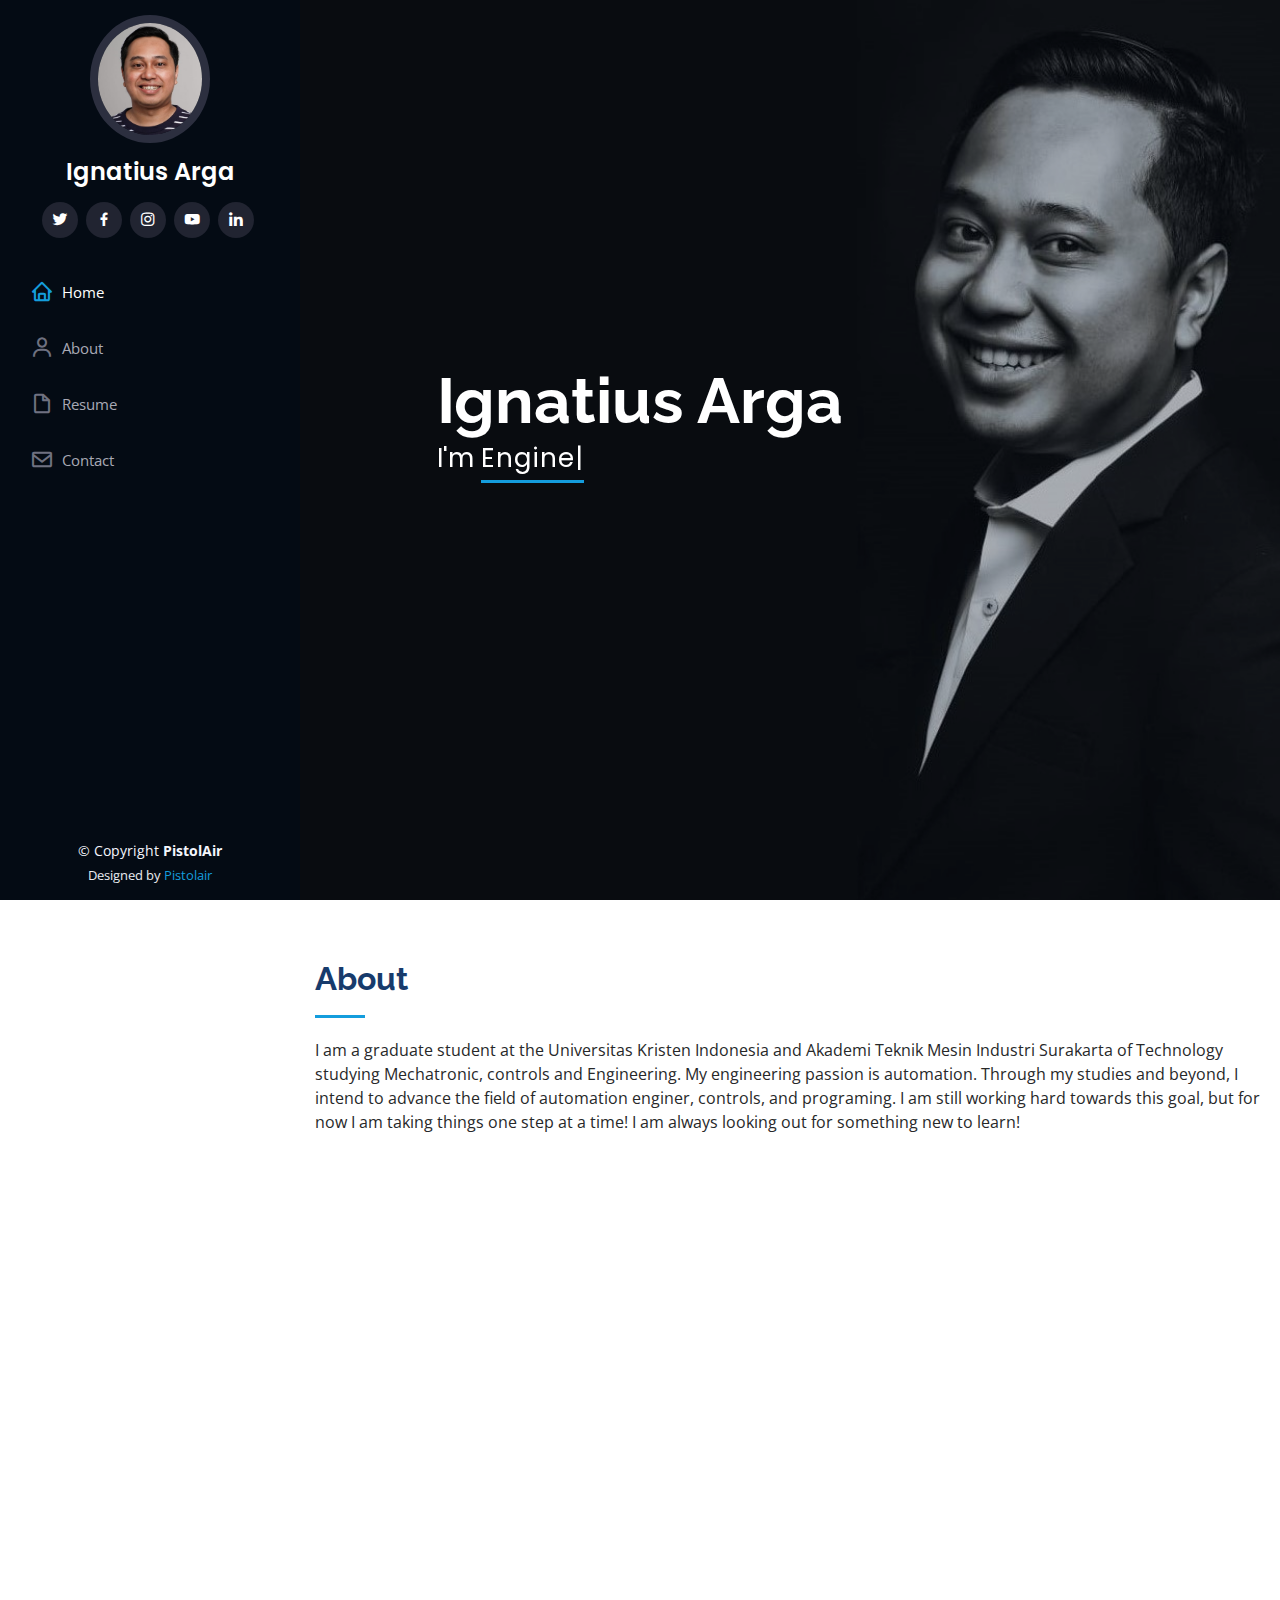
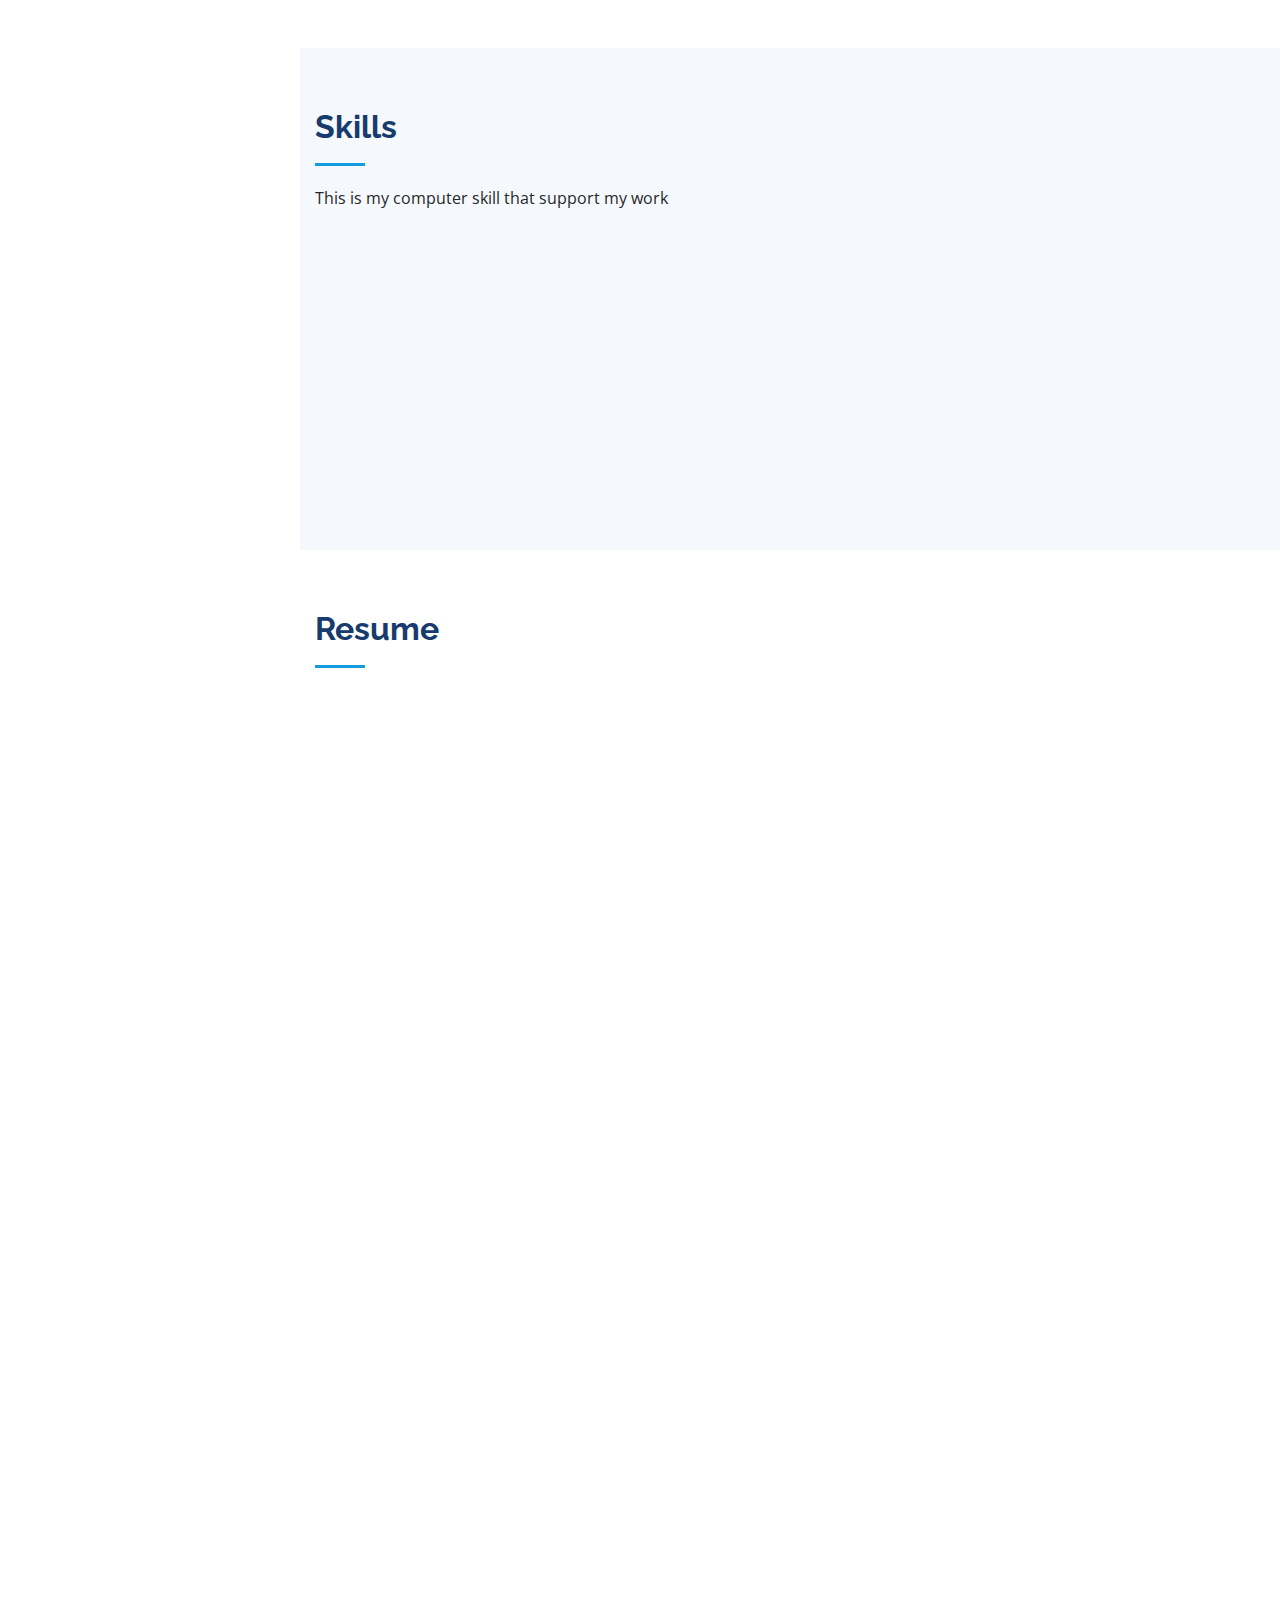
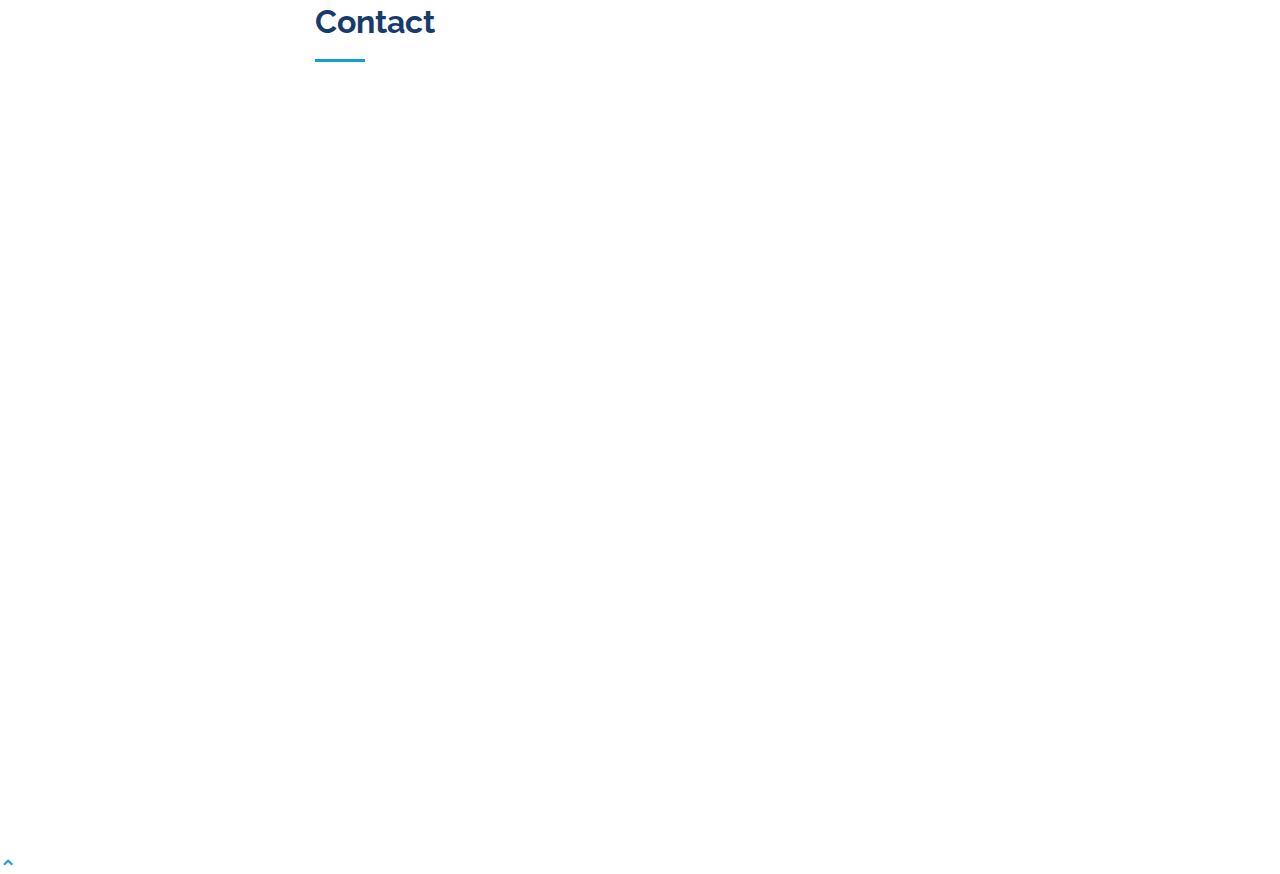
==== home.html @ 4c2b7165 "Update home.html" ====
<!DOCTYPE html>
<html lang="en">

<head>
  <meta charset="utf-8">
  <meta content="width=device-width, initial-scale=1.0" name="viewport">

  <title>Ignatius Arga </title>
  <meta content="" name="description">
  <meta content="" name="keywords">

  <!-- Google Fonts -->
  <link href="https://fonts.googleapis.com/css?family=Open+Sans:300,300i,400,400i,600,600i,700,700i|Raleway:300,300i,400,400i,500,500i,600,600i,700,700i|Poppins:300,300i,400,400i,500,500i,600,600i,700,700i" rel="stylesheet">

  <!-- Vendor CSS Files -->
  <link href="assets/vendor/bootstrap/css/bootstrap.min.css" rel="stylesheet">
  <link href="assets/vendor/icofont/icofont.min.css" rel="stylesheet">
  <link href="assets/vendor/boxicons/css/boxicons.min.css" rel="stylesheet">
  <link href="assets/vendor/venobox/venobox.css" rel="stylesheet">
  <link href="assets/vendor/owl.carousel/assets/owl.carousel.min.css" rel="stylesheet">
  <link href="assets/vendor/aos/aos.css" rel="stylesheet">

  <!-- Template Main CSS File -->
  <link href="assets/css/style.css" rel="stylesheet">

</head>
<body>
    <!--=========Header=========-->
    <header id="header">
        <div class="d-flex flex-column">
            <div class="profile">
              <img src="assets/img/profile-img.jpeg" alt="" class="img-fluid rounded-circle">
              <h1 class="text-light"><a href="index.html">Ignatius Arga </a></h1>
              <div class="social-links mt-3 text-center">
                    <a href="#" class="twitter"><i class="bx bxl-twitter"></i></a>
                    <a href="#" class="facebook"><i class="bx bxl-facebook"></i></a>
                    <a href="#" class="instagram"><i class="bx bxl-instagram"></i></a>
                    <a href="#" class="youtube"><i class="bx bxl-youtube"></i></a>
                    <a href="#" class="linkedin"><i class="bx bxl-linkedin"></i></a>
                </div>
            </div>
            <nav class="nav-menu">
                <ul>
                  <li class="active"><a href="index.html"><i class="bx bx-home"></i> <span>Home</span></a></li>
                  <li><a href="#about"><i class="bx bx-user"></i> <span>About</span></a></li>
                  <li><a href="#resume"><i class="bx bx-file-blank"></i> <span>Resume</span></a></li>
                  <li><a href="#contact"><i class="bx bx-envelope"></i> Contact</a></li>
        
                </ul>
              </nav><!-- .nav-menu -->
              <button type="button" class="mobile-nav-toggle d-xl-none"><i class="icofont-navigation-menu"></i></button>
        </div>
    </header>
    
    <!-- ======= Hero Section ======= -->
    <section id="hero" class="d-flex flex-column justify-content-center align-items-center">
        <div class="hero-container" data-aos="fade-in">
        <h1>Ignatius Arga </h1>
        <p>I'm <span class="typed" data-typed-items="Engineer, Developer, Programer,DailyTrader"></span></p>
        </div>
    </section><!-- End Hero -->
    <main id="main">

        <!-- ======= About Section ======= -->
        <section id="about" class="about">
            <div class="container">
                <div class="section-title">
                    <h2>About</h2>
                    <p>I am a graduate student at the Universitas Kristen Indonesia and Akademi Teknik Mesin Industri Surakarta of Technology studying Mechatronic, controls and Engineering. My engineering passion is automation. Through my studies and beyond, I intend to advance the field of automation enginer, controls, and programing. I am still working hard towards this goal, but for now I am taking things one step at a time! I am always looking out for something new to learn!</p>
                </div>

                <div class="row">
                    <div class="col-lg-4" data-aos="fade-right">
                      <img src="assets/img/profile-img.jpeg" class="img-fluid" alt="">
                    </div>
                    <div class="col-lg-8 pt-4 pt-lg-0 content" data-aos="fade-left">
                      <h3>Automation Engineer &amp; Web Developer.</h3>
                      <p class="font-italic">
                        I have over 10 years of experience as a engineer at cigarette manufacturing and food & beverage  and have work at international companies . While I'm a proficient service engineer, my expertise is in automation control.
                      </p>
                      <div class="row">
                        <div class="col-lg-6">
                          <ul>
                            <li><i class="icofont-rounded-right"></i> <strong>Birthday:</strong> 16 March 1988</li>
                            <li><i class="icofont-rounded-right"></i> <strong>Website:</strong> www.performahardika.com</li>
                            <li><i class="icofont-rounded-right"></i> <strong>Phone:</strong> +62 811 988 1728</li>
                            <li><i class="icofont-rounded-right"></i> <strong>City:</strong> City : Bekasi, Jawa Barat</li>
                          </ul>
                        </div>
                        <div class="col-lg-6">
                          <ul>
                            <li><i class="icofont-rounded-right"></i> <strong>Age:</strong> 33</li>
                            <li><i class="icofont-rounded-right"></i> <strong>Degree:</strong> Bachelor</li>
                            <li><i class="icofont-rounded-right"></i> <strong>Phone&Email:</strong> ignatius.arga@gmail.com</li>
                            <li><i class="icofont-rounded-right"></i> <strong>Freelance:</strong> Available</li>
                          </ul>
                        </div>
                      </div>
                      <p>                      
                        I love research and building things. While hard engineering problem are often intrinscally fun to tackle, I'm most attracted to solving real customer problem with business justification. I'm looking for a senior individual contributor role where i can take on collaborative team leadership responsibilities and gain experience with archicture and project management.
                      </p>
                    </div>
                  </div>
            </div>
        </section>
    
        <!-- ======= Skills Section ======= -->
    <section id="skills" class="skills section-bg">
        <div class="container">
  
          <div class="section-title">
            <h2>Skills</h2>
            <p>This is my computer skill that support my work </p>
          </div>
  
          <div class="row skills-content">
  
            <div class="col-lg-6" data-aos="fade-up">
  
              <div class="progress">
                <span class="skill">Seimens S7 <i class="val">100%</i></span>
                <div class="progress-bar-wrap">
                  <div class="progress-bar" role="progressbar" aria-valuenow="100" aria-valuemin="0" aria-valuemax="100"></div>
                </div>
              </div>
  
              <div class="progress">
                <span class="skill">Beckhoff<i class="val">90%</i></span>
                <div class="progress-bar-wrap">
                  <div class="progress-bar" role="progressbar" aria-valuenow="90" aria-valuemin="0" aria-valuemax="100"></div>
                </div>
              </div>
  
              <div class="progress">
                <span class="skill">Windows Microsoft software  <i class="val">90%</i></span>
                <div class="progress-bar-wrap">
                  <div class="progress-bar" role="progressbar" aria-valuenow="90" aria-valuemin="0" aria-valuemax="100"></div>
                </div>
              </div>

              <div class="progress">
                <span class="skill">Linux Environtment  <i class="val">80%</i></span>
                <div class="progress-bar-wrap">
                  <div class="progress-bar" role="progressbar" aria-valuenow="80" aria-valuemin="0" aria-valuemax="100"></div>
                </div>
              </div>

              <div class="progress">
                <span class="skill">Networking and server  <i class="val">80%</i></span>
                <div class="progress-bar-wrap">
                  <div class="progress-bar" role="progressbar" aria-valuenow="80" aria-valuemin="0" aria-valuemax="100"></div>
                </div>
              </div>
  
            </div>
  
            <div class="col-lg-6" data-aos="fade-up" data-aos-delay="100">
  
              <div class="progress">
                <span class="skill">HTML <i class="val">80%</i></span>
                <div class="progress-bar-wrap">
                  <div class="progress-bar" role="progressbar" aria-valuenow="80" aria-valuemin="0" aria-valuemax="100"></div>
                </div>
              </div>
  
              <div class="progress">
                <span class="skill">CSS<i class="val">80%</i></span>
                <div class="progress-bar-wrap">
                  <div class="progress-bar" role="progressbar" aria-valuenow="80" aria-valuemin="0" aria-valuemax="100"></div>
                </div>
              </div>
  
              <div class="progress">
                <span class="skill">JavaScript <i class="val">75%</i></span>
                <div class="progress-bar-wrap">
                  <div class="progress-bar" role="progressbar" aria-valuenow="75" aria-valuemin="0" aria-valuemax="100"></div>
                </div>
              </div>

              <div class="progress">
                <span class="skill">Python  <i class="val">90%</i></span>
                <div class="progress-bar-wrap">
                  <div class="progress-bar" role="progressbar" aria-valuenow="90" aria-valuemin="0" aria-valuemax="100"></div>
                </div>
              </div>

              <div class="progress">
                <span class="skill">MQL  <i class="val">90%</i></span>
                <div class="progress-bar-wrap">
                  <div class="progress-bar" role="progressbar" aria-valuenow="90" aria-valuemin="0" aria-valuemax="100"></div>
                </div>
              </div>
  
            </div>
  
          </div>
  
        </div>
      </section><!-- End Skills Section -->

      <!-- ======= Resume Section ======= -->
    <section id="resume" class="resume">
        <div class="container">
  
          <div class="section-title">
            <h2>Resume</h2>
            
          </div>
  
          <div class="row">
            <div class="col-lg-6" data-aos="fade-up">
              <h3 class="resume-title">Sumary</h3>
              <div class="resume-item pb-0">
                <h4>Ignatius Arga Wicaksono</h4>
                <p><em>Automation Engineer with 10+ years of experience engineering and automation control at food beverage & cigarette manufacturing.</em></p>
                <ul>
                  <li>Jl Durian 3 No 79 Kranji</li>
                  <li>(+62) 811 988 1728</li>
                  <li>ignatius.arga@gmail.com</li>
                </ul>
              </div>
  
              <h3 class="resume-title">Education</h3>
              <div class="resume-item">
                <h4>Bachelor Degree &amp; Mechanical Engineering</h4>
                <h5>2014 - 2016</h5>
                <p><em>Universitas Kristen Indonesia, Jakarta, IND</em></p>
                <p>Study mechanical theory and research and development mechanical problem. Study management engineering and information technology. </p>
              </div>
              <div class="resume-item">
                <h4>Diploma Degree &amp; Mechatronic</h4>
                <h5>2006 - 2009</h5>
                <p><em>Akademi Teknik Mesin Industri, Surakarta, IND</em></p>
                <p>Study 40% theory and 60% practise machanical and electrical engineering. Study automation engineering PLC and CNC process machine.</p>
              </div>
            </div>
            <div class="col-lg-6" data-aos="fade-up" data-aos-delay="100">
              <h3 class="resume-title">Professional Experience</h3>
              <div class="resume-item">
                <h4>Field Service Enginner Electrical</h4>
                <h5>2018 - Present</h5>
                <p><em>Krones, jakarta, IND </em></p>
                <ul>
                  <li>Installation New Machine Wet Part PET & Glass Bottle.</li>
                  <li>Commissioning New Machine Wet Part PET & Glass Bottle. </li>
                  <li>Troubleshoting electrical problem at wet part area</li>
                  <li>Retrofiting, improvment and upgrade krone wet part machine.</li>
                </ul>
              </div>
              <div class="resume-item">
                <h4>Lead Electrician Engineer</h4>
                <h5>2009 - 2018</h5>
                <p><em>Philp Morris Indonesia, Karawang, IND</em></p>
                <ul>
                  <li>Lead Electrical enginner secondary processing machine.</li>
                  <li>Developed numerous maintenace programs (TPM, Predictive Maintenace, Overhauling).</li>
                  <li>Managed up to 5 projects or tasks at a given time while under pressure</li>
                  <li>Dismantling, Relocation, Installation old machine and new machine</li>
                </ul>
              </div>
            </div>
          </div>
  
        </div>
      </section><!-- End Resume Section -->
     
      <!-- ======= Contact Section ======= -->
    <section id="contact" class="contact">
        <div class="container">
  
          <div class="section-title">
            <h2>Contact</h2>
          
          </div>
  
          <div class="row" data-aos="fade-in">
  
            <div class="col-lg-5 d-flex align-items-stretch">
              <div class="info">
                <div class="address">
                  <i class="icofont-google-map"></i>
                  <h4>Location:</h4>
                  <p>Jl Durian 3 No 79, Kranji, jawa Barat</p>
                </div>
  
                <div class="email">
                  <i class="icofont-envelope"></i>
                  <h4>Email:</h4>
                  <p>ignatius.arga@gmail.com</p>
                </div>
  
                <div class="phone">
                  <i class="icofont-phone"></i>
                  <h4>Call:</h4>
                  <p>+62 811 988 1728</p>
                </div>
  
                <iframe src="https://www.google.com/maps/embed/v1/place?q=jl+durian+3+no+79+kranji&key=AIzaSyBFw0Qbyq9zTFTd-tUY6dZWTgaQzuU17R8" frameborder="0" style="border:0; width: 100%; height: 290px;" allowfullscreen></iframe>
              </div>
  
            </div>
  
            <div class="col-lg-7 mt-5 mt-lg-0 d-flex align-items-stretch">
              <form action="forms/contact.php" method="post" role="form" class="php-email-form">
                <div class="form-row">
                  <div class="form-group col-md-6">
                    <label for="name">Your Name</label>
                    <input type="text" name="name" class="form-control" id="name" data-rule="minlen:4" data-msg="Please enter at least 4 chars" />
                    <div class="validate"></div>
                  </div>
                  <div class="form-group col-md-6">
                    <label for="name">Your Email</label>
                    <input type="email" class="form-control" name="email" id="email" data-rule="email" data-msg="Please enter a valid email" />
                    <div class="validate"></div>
                  </div>
                </div>
                <div class="form-group">
                  <label for="name">Subject</label>
                  <input type="text" class="form-control" name="subject" id="subject" data-rule="minlen:4" data-msg="Please enter at least 8 chars of subject" />
                  <div class="validate"></div>
                </div>
                <div class="form-group">
                  <label for="name">Message</label>
                  <textarea class="form-control" name="message" rows="10" data-rule="required" data-msg="Please write something for us"></textarea>
                  <div class="validate"></div>
                </div>
                <div class="mb-3">
                  <div class="loading">Loading</div>
                  <div class="error-message"></div>
                  <div class="sent-message">Your message has been sent. Thank you!</div>
                </div>
                <div class="text-center"><button type="submit">Send Message</button></div>
              </form>
            </div>
  
          </div>
  
        </div>
      </section><!-- End Contact Section -->
  
    </main>

    <footer id="footer">
        <div class="container">
          <div class="copyright">
            &copy; Copyright <strong><span>PistolAir</span></strong>
          </div>
          <div class="credits">
           Designed by <a href="#">Pistolair</a>
          </div>
        </div>
      </footer><!-- End  Footer -->
    
      <a href="#" class="back-to-top"><i class="icofont-simple-up"></i></a>
    
  <!-- Vendor JS Files -->
  <script src="assets/vendor/jquery/jquery.min.js"></script>
  <script src="assets/vendor/bootstrap/js/bootstrap.bundle.min.js"></script>
  <script src="assets/vendor/jquery.easing/jquery.easing.min.js"></script>
  <script src="assets/vendor/php-email-form/validate.js"></script>
  <script src="assets/vendor/waypoints/jquery.waypoints.min.js"></script>
  <script src="assets/vendor/counterup/counterup.min.js"></script>
  <script src="assets/vendor/isotope-layout/isotope.pkgd.min.js"></script>
  <script src="assets/vendor/venobox/venobox.min.js"></script>
  <script src="assets/vendor/owl.carousel/owl.carousel.min.js"></script>
  <script src="assets/vendor/typed.js/typed.min.js"></script>
  <script src="assets/vendor/aos/aos.js"></script>

  <!-- Template Main JS File -->
  <script src="assets/js/main.js"></script>

</body>
---- assets/vendor/venobox/venobox.css ----
/* ------ venobox.css --------*/
.vbox-overlay *, .vbox-overlay *:before, .vbox-overlay *:after{
    -webkit-backface-visibility: hidden;
    -webkit-box-sizing:border-box;
    -moz-box-sizing:border-box;
    box-sizing:border-box;
}
.vbox-overlay * { 
    -webkit-backface-visibility: visible;
    backface-visibility: visible;
}
.vbox-overlay{
    display: -webkit-flex;
    display: flex;
    -webkit-flex-direction: column;
    flex-direction: column;
    -webkit-justify-content: center;
    justify-content: center;
    -webkit-align-items: center;
    align-items: center;
    position: fixed;
    left: 0;
    top: 0;
    bottom: 0;
    right: 0;
    z-index: 999999;
}

/* ----- navigation ----- */
.vbox-title{
    width: 100%;
    height: 40px;
    float: left;
    text-align: center;
    line-height: 28px;
    font-size: 12px;
    padding: 6px 50px;
    overflow: hidden;
    position: fixed;
    display: none;
    left: 0;
    z-index: 89;
}
.vbox-close{
    cursor: pointer;
    position: fixed;
    top: -1px;
    right: 0;
    width: 50px;
    height: 40px;
    padding: 6px;
    display: block;
    background-position:10px center;
    overflow: hidden;
    font-size: 24px;
    line-height: 1;
    text-align: center;
    z-index: 99;
}
.vbox-left{
    cursor: pointer;
    position: fixed;
    left: 0;
    height: 40px;
    overflow: hidden;
    line-height: 28px;
    font-size: 12px;
    z-index: 99;
    display: flex;
    align-items:center;
}
.vbox-num{
    display: inline-block;
    margin: 6px 0 6px 15px;
}
/* ----- Social share ----- */
.vbox-share{
    line-height: 28px;
    font-size: 12px;
    overflow: hidden;
    position: fixed;
    left: 0;
    z-index: 98;
    display: flex;
    align-items:center;
    justify-content: center;
    width: 100%;
    text-align: center;
}
.vbox-share svg{
    max-height: 28px;
    width: 28px;
    z-index: 10;
    margin-left: 12px;
    margin-top: 6px;
    margin-bottom: 6px;
    vertical-align: middle;
}


/* ----- navigation ARROWS ----- */
.vbox-next, .vbox-prev{
    position: fixed;
    top: 50%;
    margin-top: -15px;
    overflow: hidden;
    cursor: pointer;
    display: block;
    width: 45px;
    height: 45px;
    z-index: 99;
}
.vbox-next span, .vbox-prev span{
    position: relative;
    width: 20px;
    height: 20px;
    border: 2px solid transparent;
    border-top-color: #B6B6B6;
    border-right-color: #B6B6B6;
    text-indent: -100px;
    position: absolute;
    top: 8px;
    display: block;
}
.vbox-prev{
    left: 15px;
}
.vbox-next{
    right: 15px;
}
.vbox-prev span{
    left: 10px;
    -ms-transform: rotate(-135deg);
    -webkit-transform: rotate(-135deg);
    transform: rotate(-135deg);
}
.vbox-next span{
    -ms-transform: rotate(45deg);
    -webkit-transform: rotate(45deg);
    transform: rotate(45deg);
    right: 10px;
}
/* ------- inline window ------ */
.vbox-inline{
    width: 420px;
    height: 315px;
    height: 70vh;
    padding: 10px;
    background: #fff;
    margin: 0 auto;
    overflow: auto;
    text-align: left;
}
/* ------- Video & iFrames window ------ */
.venoframe{
    max-width: 100%;
    width: 100%;
    border: none;
    width: 100%;
    height: 260px;
    height: 70vh;
}
.venoframe.vbvid{
    height: 260px;
}
@media (min-width: 768px) {
    .venoframe, .vbox-inline{
        width: 90%;
        height: 360px;
        height: 70vh;
    }
    .venoframe.vbvid{
        width: 640px;
        height: 360px;
    }
}
@media (min-width: 992px) {
    .venoframe, .vbox-inline{
        max-width: 1200px;
        width: 80%;
        height: 540px;
        height: 70vh;
    }
    .venoframe.vbvid{
        width: 960px;
        height: 540px;
    }
}
/* 
Please do NOT edit this part! 
or at least read this note: http://i.imgur.com/7C0ws9e.gif
*/
.vbox-open{
    overflow: hidden;
}
.vbox-container{
    position: absolute;
    left: 0;
    right: 0;
    top: 0;
    bottom: 0;
    overflow-x: hidden;
    overflow-y: scroll;
    overflow-scrolling: touch;
    -webkit-overflow-scrolling: touch;
    z-index: 20;
    max-height: 100%;

}

.vbox-content{
    text-align: center;
    float: left;
    width: 100%;
    position: relative;
    overflow: hidden;
    padding: 20px 4%;
}
.vbox-container img{
    max-width: 100%;
    height: auto;
}
.vbox-figlio{
    box-shadow: 0 0 12px rgba(0,0,0,0.19), 0 6px 6px rgba(0,0,0,0.23);
    max-width: 100%;
    text-align: initial;
}
img.vbox-figlio{
    -webkit-user-select: none;
-khtml-user-select: none;
-moz-user-select: none;
-o-user-select: none;
user-select: none;
}
.vbox-content.swipe-left{
    margin-left: -200px !important;
}
.vbox-content.swipe-right{
    margin-left: 200px !important;
}
.vbox-animated{
    webkit-transition: margin 300ms ease-out;
    transition: margin 300ms ease-out;
}

/* ---------- preloader ----------
 * SPINKIT 
 * http://tobiasahlin.com/spinkit/
-------------------------------- */
.sk-double-bounce,.sk-rotating-plane{width:40px;height:40px;margin:40px auto}.sk-rotating-plane{background-color:#333;-webkit-animation:sk-rotatePlane 1.2s infinite ease-in-out;animation:sk-rotatePlane 1.2s infinite ease-in-out}@-webkit-keyframes sk-rotatePlane{0%{-webkit-transform:perspective(120px) rotateX(0) rotateY(0);transform:perspective(120px) rotateX(0) rotateY(0)}50%{-webkit-transform:perspective(120px) rotateX(-180.1deg) rotateY(0);transform:perspective(120px) rotateX(-180.1deg) rotateY(0)}100%{-webkit-transform:perspective(120px) rotateX(-180deg) rotateY(-179.9deg);transform:perspective(120px) rotateX(-180deg) rotateY(-179.9deg)}}@keyframes sk-rotatePlane{0%{-webkit-transform:perspective(120px) rotateX(0) rotateY(0);transform:perspective(120px) rotateX(0) rotateY(0)}50%{-webkit-transform:perspective(120px) rotateX(-180.1deg) rotateY(0);transform:perspective(120px) rotateX(-180.1deg) rotateY(0)}100%{-webkit-transform:perspective(120px) rotateX(-180deg) rotateY(-179.9deg);transform:perspective(120px) rotateX(-180deg) rotateY(-179.9deg)}}.sk-double-bounce{position:relative}.sk-double-bounce .sk-child{width:100%;height:100%;border-radius:50%;background-color:#333;opacity:.6;position:absolute;top:0;left:0;-webkit-animation:sk-doubleBounce 2s infinite ease-in-out;animation:sk-doubleBounce 2s infinite ease-in-out}.sk-chasing-dots .sk-child,.sk-spinner-pulse,.sk-three-bounce .sk-child{background-color:#333;border-radius:100%}.sk-double-bounce .sk-double-bounce2{-webkit-animation-delay:-1s;animation-delay:-1s}@-webkit-keyframes sk-doubleBounce{0%,100%{-webkit-transform:scale(0);transform:scale(0)}50%{-webkit-transform:scale(1);transform:scale(1)}}@keyframes sk-doubleBounce{0%,100%{-webkit-transform:scale(0);transform:scale(0)}50%{-webkit-transform:scale(1);transform:scale(1)}}.sk-wave{margin:40px auto;width:50px;height:40px;text-align:center;font-size:10px}.sk-wave .sk-rect{background-color:#333;height:100%;width:6px;display:inline-block;-webkit-animation:sk-waveStretchDelay 1.2s infinite ease-in-out;animation:sk-waveStretchDelay 1.2s infinite ease-in-out}.sk-wave .sk-rect1{-webkit-animation-delay:-1.2s;animation-delay:-1.2s}.sk-wave .sk-rect2{-webkit-animation-delay:-1.1s;animation-delay:-1.1s}.sk-wave .sk-rect3{-webkit-animation-delay:-1s;animation-delay:-1s}.sk-wave .sk-rect4{-webkit-animation-delay:-.9s;animation-delay:-.9s}.sk-wave .sk-rect5{-webkit-animation-delay:-.8s;animation-delay:-.8s}@-webkit-keyframes sk-waveStretchDelay{0%,100%,40%{-webkit-transform:scaleY(.4);transform:scaleY(.4)}20%{-webkit-transform:scaleY(1);transform:scaleY(1)}}@keyframes sk-waveStretchDelay{0%,100%,40%{-webkit-transform:scaleY(.4);transform:scaleY(.4)}20%{-webkit-transform:scaleY(1);transform:scaleY(1)}}.sk-wandering-cubes{margin:40px auto;width:40px;height:40px;position:relative}.sk-wandering-cubes .sk-cube{background-color:#333;width:10px;height:10px;position:absolute;top:0;left:0;-webkit-animation:sk-wanderingCube 1.8s ease-in-out -1.8s infinite both;animation:sk-wanderingCube 1.8s ease-in-out -1.8s infinite both}.sk-chasing-dots,.sk-spinner-pulse{width:40px;height:40px;margin:40px auto}.sk-wandering-cubes .sk-cube2{-webkit-animation-delay:-.9s;animation-delay:-.9s}@-webkit-keyframes sk-wanderingCube{0%{-webkit-transform:rotate(0);transform:rotate(0)}25%{-webkit-transform:translateX(30px) rotate(-90deg) scale(.5);transform:translateX(30px) rotate(-90deg) scale(.5)}50%{-webkit-transform:translateX(30px) translateY(30px) rotate(-179deg);transform:translateX(30px) translateY(30px) rotate(-179deg)}50.1%{-webkit-transform:translateX(30px) translateY(30px) rotate(-180deg);transform:translateX(30px) translateY(30px) rotate(-180deg)}75%{-webkit-transform:translateX(0) translateY(30px) rotate(-270deg) scale(.5);transform:translateX(0) translateY(30px) rotate(-270deg) scale(.5)}100%{-webkit-transform:rotate(-360deg);transform:rotate(-360deg)}}@keyframes sk-wanderingCube{0%{-webkit-transform:rotate(0);transform:rotate(0)}25%{-webkit-transform:translateX(30px) rotate(-90deg) scale(.5);transform:translateX(30px) rotate(-90deg) scale(.5)}50%{-webkit-transform:translateX(30px) translateY(30px) rotate(-179deg);transform:translateX(30px) translateY(30px) rotate(-179deg)}50.1%{-webkit-transform:translateX(30px) translateY(30px) rotate(-180deg);transform:translateX(30px) translateY(30px) rotate(-180deg)}75%{-webkit-transform:translateX(0) translateY(30px) rotate(-270deg) scale(.5);transform:translateX(0) translateY(30px) rotate(-270deg) scale(.5)}100%{-webkit-transform:rotate(-360deg);transform:rotate(-360deg)}}.sk-spinner-pulse{-webkit-animation:sk-pulseScaleOut 1s infinite ease-in-out;animation:sk-pulseScaleOut 1s infinite ease-in-out}@-webkit-keyframes sk-pulseScaleOut{0%{-webkit-transform:scale(0);transform:scale(0)}100%{-webkit-transform:scale(1);transform:scale(1);opacity:0}}@keyframes sk-pulseScaleOut{0%{-webkit-transform:scale(0);transform:scale(0)}100%{-webkit-transform:scale(1);transform:scale(1);opacity:0}}.sk-chasing-dots{position:relative;text-align:center;-webkit-animation:sk-chasingDotsRotate 2s infinite linear;animation:sk-chasingDotsRotate 2s infinite linear}.sk-chasing-dots .sk-child{width:60%;height:60%;display:inline-block;position:absolute;top:0;-webkit-animation:sk-chasingDotsBounce 2s infinite ease-in-out;animation:sk-chasingDotsBounce 2s infinite ease-in-out}.sk-chasing-dots .sk-dot2{top:auto;bottom:0;-webkit-animation-delay:-1s;animation-delay:-1s}@-webkit-keyframes sk-chasingDotsRotate{100%{-webkit-transform:rotate(360deg);transform:rotate(360deg)}}@keyframes sk-chasingDotsRotate{100%{-webkit-transform:rotate(360deg);transform:rotate(360deg)}}@-webkit-keyframes sk-chasingDotsBounce{0%,100%{-webkit-transform:scale(0);transform:scale(0)}50%{-webkit-transform:scale(1);transform:scale(1)}}@keyframes sk-chasingDotsBounce{0%,100%{-webkit-transform:scale(0);transform:scale(0)}50%{-webkit-transform:scale(1);transform:scale(1)}}.sk-three-bounce{margin:40px auto;width:80px;text-align:center}.sk-three-bounce .sk-child{width:20px;height:20px;display:inline-block;-webkit-animation:sk-three-bounce 1.4s ease-in-out 0s infinite both;animation:sk-three-bounce 1.4s ease-in-out 0s infinite both}.sk-circle .sk-child:before,.sk-fading-circle .sk-circle:before{display:block;border-radius:100%;content:'';background-color:#333}.sk-three-bounce .sk-bounce1{-webkit-animation-delay:-.32s;animation-delay:-.32s}.sk-three-bounce .sk-bounce2{-webkit-animation-delay:-.16s;animation-delay:-.16s}@-webkit-keyframes sk-three-bounce{0%,100%,80%{-webkit-transform:scale(0);transform:scale(0)}40%{-webkit-transform:scale(1);transform:scale(1)}}@keyframes sk-three-bounce{0%,100%,80%{-webkit-transform:scale(0);transform:scale(0)}40%{-webkit-transform:scale(1);transform:scale(1)}}.sk-circle{margin:40px auto;width:40px;height:40px;position:relative}.sk-circle .sk-child{width:100%;height:100%;position:absolute;left:0;top:0}.sk-circle .sk-child:before{margin:0 auto;width:15%;height:15%;-webkit-animation:sk-circleBounceDelay 1.2s infinite ease-in-out both;animation:sk-circleBounceDelay 1.2s infinite ease-in-out both}.sk-circle .sk-circle2{-webkit-transform:rotate(30deg);-ms-transform:rotate(30deg);transform:rotate(30deg)}.sk-circle .sk-circle3{-webkit-transform:rotate(60deg);-ms-transform:rotate(60deg);transform:rotate(60deg)}.sk-circle .sk-circle4{-webkit-transform:rotate(90deg);-ms-transform:rotate(90deg);transform:rotate(90deg)}.sk-circle .sk-circle5{-webkit-transform:rotate(120deg);-ms-transform:rotate(120deg);transform:rotate(120deg)}.sk-circle .sk-circle6{-webkit-transform:rotate(150deg);-ms-transform:rotate(150deg);transform:rotate(150deg)}.sk-circle .sk-circle7{-webkit-transform:rotate(180deg);-ms-transform:rotate(180deg);transform:rotate(180deg)}.sk-circle .sk-circle8{-webkit-transform:rotate(210deg);-ms-transform:rotate(210deg);transform:rotate(210deg)}.sk-circle .sk-circle9{-webkit-transform:rotate(240deg);-ms-transform:rotate(240deg);transform:rotate(240deg)}.sk-circle .sk-circle10{-webkit-transform:rotate(270deg);-ms-transform:rotate(270deg);transform:rotate(270deg)}.sk-circle .sk-circle11{-webkit-transform:rotate(300deg);-ms-transform:rotate(300deg);transform:rotate(300deg)}.sk-circle .sk-circle12{-webkit-transform:rotate(330deg);-ms-transform:rotate(330deg);transform:rotate(330deg)}.sk-circle .sk-circle2:before{-webkit-animation-delay:-1.1s;animation-delay:-1.1s}.sk-circle .sk-circle3:before{-webkit-animation-delay:-1s;animation-delay:-1s}.sk-circle .sk-circle4:before{-webkit-animation-delay:-.9s;animation-delay:-.9s}.sk-circle .sk-circle5:before{-webkit-animation-delay:-.8s;animation-delay:-.8s}.sk-circle .sk-circle6:before{-webkit-animation-delay:-.7s;animation-delay:-.7s}.sk-circle .sk-circle7:before{-webkit-animation-delay:-.6s;animation-delay:-.6s}.sk-circle .sk-circle8:before{-webkit-animation-delay:-.5s;animation-delay:-.5s}.sk-circle .sk-circle9:before{-webkit-animation-delay:-.4s;animation-delay:-.4s}.sk-circle .sk-circle10:before{-webkit-animation-delay:-.3s;animation-delay:-.3s}.sk-circle .sk-circle11:before{-webkit-animation-delay:-.2s;animation-delay:-.2s}.sk-circle .sk-circle12:before{-webkit-animation-delay:-.1s;animation-delay:-.1s}@-webkit-keyframes sk-circleBounceDelay{0%,100%,80%{-webkit-transform:scale(0);transform:scale(0)}40%{-webkit-transform:scale(1);transform:scale(1)}}@keyframes sk-circleBounceDelay{0%,100%,80%{-webkit-transform:scale(0);transform:scale(0)}40%{-webkit-transform:scale(1);transform:scale(1)}}.sk-cube-grid{width:40px;height:40px;margin:40px auto}.sk-cube-grid .sk-cube{width:33.33%;height:33.33%;background-color:#333;float:left;-webkit-animation:sk-cubeGridScaleDelay 1.3s infinite ease-in-out;animation:sk-cubeGridScaleDelay 1.3s infinite ease-in-out}.sk-cube-grid .sk-cube1{-webkit-animation-delay:.2s;animation-delay:.2s}.sk-cube-grid .sk-cube2{-webkit-animation-delay:.3s;animation-delay:.3s}.sk-cube-grid .sk-cube3{-webkit-animation-delay:.4s;animation-delay:.4s}.sk-cube-grid .sk-cube4{-webkit-animation-delay:.1s;animation-delay:.1s}.sk-cube-grid .sk-cube5{-webkit-animation-delay:.2s;animation-delay:.2s}.sk-cube-grid .sk-cube6{-webkit-animation-delay:.3s;animation-delay:.3s}.sk-cube-grid .sk-cube7{-webkit-animation-delay:0ms;animation-delay:0ms}.sk-cube-grid .sk-cube8{-webkit-animation-delay:.1s;animation-delay:.1s}.sk-cube-grid .sk-cube9{-webkit-animation-delay:.2s;animation-delay:.2s}@-webkit-keyframes sk-cubeGridScaleDelay{0%,100%,70%{-webkit-transform:scale3D(1,1,1);transform:scale3D(1,1,1)}35%{-webkit-transform:scale3D(0,0,1);transform:scale3D(0,0,1)}}@keyframes sk-cubeGridScaleDelay{0%,100%,70%{-webkit-transform:scale3D(1,1,1);transform:scale3D(1,1,1)}35%{-webkit-transform:scale3D(0,0,1);transform:scale3D(0,0,1)}}.sk-fading-circle{margin:40px auto;width:40px;height:40px;position:relative}.sk-fading-circle .sk-circle{width:100%;height:100%;position:absolute;left:0;top:0}.sk-fading-circle .sk-circle:before{margin:0 auto;width:15%;height:15%;-webkit-animation:sk-circleFadeDelay 1.2s infinite ease-in-out both;animation:sk-circleFadeDelay 1.2s infinite ease-in-out both}.sk-fading-circle .sk-circle2{-webkit-transform:rotate(30deg);-ms-transform:rotate(30deg);transform:rotate(30deg)}.sk-fading-circle .sk-circle3{-webkit-transform:rotate(60deg);-ms-transform:rotate(60deg);transform:rotate(60deg)}.sk-fading-circle .sk-circle4{-webkit-transform:rotate(90deg);-ms-transform:rotate(90deg);transform:rotate(90deg)}.sk-fading-circle .sk-circle5{-webkit-transform:rotate(120deg);-ms-transform:rotate(120deg);transform:rotate(120deg)}.sk-fading-circle .sk-circle6{-webkit-transform:rotate(150deg);-ms-transform:rotate(150deg);transform:rotate(150deg)}.sk-fading-circle .sk-circle7{-webkit-transform:rotate(180deg);-ms-transform:rotate(180deg);transform:rotate(180deg)}.sk-fading-circle .sk-circle8{-webkit-transform:rotate(210deg);-ms-transform:rotate(210deg);transform:rotate(210deg)}.sk-fading-circle .sk-circle9{-webkit-transform:rotate(240deg);-ms-transform:rotate(240deg);transform:rotate(240deg)}.sk-fading-circle .sk-circle10{-webkit-transform:rotate(270deg);-ms-transform:rotate(270deg);transform:rotate(270deg)}.sk-fading-circle .sk-circle11{-webkit-transform:rotate(300deg);-ms-transform:rotate(300deg);transform:rotate(300deg)}.sk-fading-circle .sk-circle12{-webkit-transform:rotate(330deg);-ms-transform:rotate(330deg);transform:rotate(330deg)}.sk-fading-circle .sk-circle2:before{-webkit-animation-delay:-1.1s;animation-delay:-1.1s}.sk-fading-circle .sk-circle3:before{-webkit-animation-delay:-1s;animation-delay:-1s}.sk-fading-circle .sk-circle4:before{-webkit-animation-delay:-.9s;animation-delay:-.9s}.sk-fading-circle .sk-circle5:before{-webkit-animation-delay:-.8s;animation-delay:-.8s}.sk-fading-circle .sk-circle6:before{-webkit-animation-delay:-.7s;animation-delay:-.7s}.sk-fading-circle .sk-circle7:before{-webkit-animation-delay:-.6s;animation-delay:-.6s}.sk-fading-circle .sk-circle8:before{-webkit-animation-delay:-.5s;animation-delay:-.5s}.sk-fading-circle .sk-circle9:before{-webkit-animation-delay:-.4s;animation-delay:-.4s}.sk-fading-circle .sk-circle10:before{-webkit-animation-delay:-.3s;animation-delay:-.3s}.sk-fading-circle .sk-circle11:before{-webkit-animation-delay:-.2s;animation-delay:-.2s}.sk-fading-circle .sk-circle12:before{-webkit-animation-delay:-.1s;animation-delay:-.1s}@-webkit-keyframes sk-circleFadeDelay{0%,100%,39%{opacity:0}40%{opacity:1}}@keyframes sk-circleFadeDelay{0%,100%,39%{opacity:0}40%{opacity:1}}.sk-folding-cube{margin:40px auto;width:40px;height:40px;position:relative;-webkit-transform:rotateZ(45deg);transform:rotateZ(45deg)}.sk-folding-cube .sk-cube{float:left;width:50%;height:50%;position:relative;-webkit-transform:scale(1.1);-ms-transform:scale(1.1);transform:scale(1.1)}.sk-folding-cube .sk-cube:before{content:'';position:absolute;top:0;left:0;width:100%;height:100%;background-color:#333;-webkit-animation:sk-foldCubeAngle 2.4s infinite linear both;animation:sk-foldCubeAngle 2.4s infinite linear both;-webkit-transform-origin:100% 100%;-ms-transform-origin:100% 100%;transform-origin:100% 100%}.sk-folding-cube .sk-cube2{-webkit-transform:scale(1.1) rotateZ(90deg);transform:scale(1.1) rotateZ(90deg)}.sk-folding-cube .sk-cube3{-webkit-transform:scale(1.1) rotateZ(180deg);transform:scale(1.1) rotateZ(180deg)}.sk-folding-cube .sk-cube4{-webkit-transform:scale(1.1) rotateZ(270deg);transform:scale(1.1) rotateZ(270deg)}.sk-folding-cube .sk-cube2:before{-webkit-animation-delay:.3s;animation-delay:.3s}.sk-folding-cube .sk-cube3:before{-webkit-animation-delay:.6s;animation-delay:.6s}.sk-folding-cube .sk-cube4:before{-webkit-animation-delay:.9s;animation-delay:.9s}@-webkit-keyframes sk-foldCubeAngle{0%,10%{-webkit-transform:perspective(140px) rotateX(-180deg);transform:perspective(140px) rotateX(-180deg);opacity:0}25%,75%{-webkit-transform:perspective(140px) rotateX(0);transform:perspective(140px) rotateX(0);opacity:1}100%,90%{-webkit-transform:perspective(140px) rotateY(180deg);transform:perspective(140px) rotateY(180deg);opacity:0}}@keyframes sk-foldCubeAngle{0%,10%{-webkit-transform:perspective(140px) rotateX(-180deg);transform:perspective(140px) rotateX(-180deg);opacity:0}25%,75%{-webkit-transform:perspective(140px) rotateX(0);transform:perspective(140px) rotateX(0);opacity:1}100%,90%{-webkit-transform:perspective(140px) rotateY(180deg);transform:perspective(140px) rotateY(180deg);opacity:0}}
---- assets/css/style.css ----
/*--------------------------------------------------------------
# General
--------------------------------------------------------------*/
body {
    font-family: "Open Sans", sans-serif;
    color: #272829;
  }
  
  a {
    color: #149ddd;
  }
  
  a:hover {
    color: #37b3ed;
    text-decoration: none;
  }
  
  h1, h2, h3, h4, h5, h6 {
    font-family: "Raleway", sans-serif;
  }

/*--------------------------------------------------------------
# Header
--------------------------------------------------------------*/
#header {
    position: fixed;
    top: 0;
    left: 0;
    bottom: 0;
    width: 300px;
    transition: all ease-in-out 0.5s;
    z-index: 9997;
    transition: all 0.5s;
    padding: 0 15px;
    background: #040b14;
    overflow-y: auto;
  }

  #header .profile img {
    margin: 15px auto;
    display: block;
    width: 120px;
    border: 8px solid #2c2f3f;
  }
  #header .profile h1 {
    font-size: 24px;
    margin: 0;
    padding: 0;
    font-weight: 600;
    -moz-text-align-last: center;
    text-align-last: center;
    font-family: "Poppins", sans-serif;
  }
  
  #header .profile h1 a,
  #header .profile h1 a:hover {
    color: #fff;
    text-decoration: none;
  }
  
  #header .profile .social-links a {
    font-size: 18px;
    display: inline-block;
    background: #212431;
    color: #fff;
    line-height: 1;
    padding: 8px 0;
    margin-right: 4px;
    border-radius: 50%;
    text-align: center;
    width: 36px;
    height: 36px;
    transition: 0.3s;
  }
  
  #header .profile .social-links a:hover {
    background: #149ddd;
    color: #fff;
    text-decoration: none;
  }
  #main {
    margin-left: 300px;
  }
  
  @media (max-width: 1199px) {
    #header {
      left: -300px;
    }
    #main {
      margin-left: 0;
    }
  }
  /*--------------------------------------------------------------
  # Navigation Menu
  --------------------------------------------------------------*/
  /* Desktop Navigation */
  .nav-menu {
    padding-top: 30px;
  }
  
  .nav-menu * {
    margin: 0;
    padding: 0;
    list-style: none;
  }
  
  .nav-menu > ul > li {
    position: relative;
    white-space: nowrap;
  }
  
  .nav-menu a {
    display: flex;
    align-items: center;
    color: #a8a9b4;
    padding: 12px 15px;
    margin-bottom: 8px;
    transition: 0.3s;
    font-size: 15px;
  }
  
  .nav-menu a i {
    font-size: 24px;
    padding-right: 8px;
    color: #6f7180;
  }
  
  .nav-menu a:hover, 
  .nav-menu .active > a, 
  .nav-menu li:hover > a {
    text-decoration: none;
    color: #fff;
  }
  
  .nav-menu a:hover i,
  .nav-menu .active > a i, 
  .nav-menu li:hover > a i {
    color: #149ddd;
  }  
/* Mobile Navigation */
.mobile-nav-toggle {
    position: fixed;
    right: 15px;
    top: 15px;
    z-index: 9998;
    border: 0;
    background: none;
    font-size: 24px;
    transition: all 0.4s;
    outline: none !important;
    line-height: 1;
    cursor: pointer;
    text-align: right;
}

.mobile-nav-toggle i {
    color: #149ddd;
  }
  
.mobile-nav-active {
    overflow: hidden;
  }
  
.mobile-nav-active #header {
    left: 0;
  }
  
.mobile-nav-active .mobile-nav-toggle i {
    color: #fff;
  }
  
/*--------------------------------------------------------------
# Hero Section
--------------------------------------------------------------*/
#hero {
    width: 100%;
    height: 100vh;
    background: url("../img/hero-bg3.jpg") top center;
    background-size: cover;
  }
  
  #hero:before {
    content: "";
    background: rgba(5, 13, 24, 0.3);
    position: absolute;
    bottom: 0;
    top: 0;
    left: 0;
    right: 0;
    z-index: 1;
  }
  
  #hero .hero-container {
    position: relative;
    z-index: 2;
    min-width: 300px;
  }
  
  #hero h1 {
    margin: 0 0 10px 0;
    font-size: 64px;
    font-weight: 700;
    line-height: 56px;
    color: #fff;
  }
  
  #hero p {
    color: #fff;
    margin-bottom: 50px;
    font-size: 26px;
    font-family: "Poppins", sans-serif;
  }
  
  #hero p span {
    color: #fff;
    padding-bottom: 4px;
    letter-spacing: 1px;
    border-bottom: 3px solid #149ddd;
  }
  
  @media (min-width: 1024px) {
    #hero {
      background-attachment: fixed;
    }
  }
  
  @media (max-width: 768px) {
    #hero h1 {
      font-size: 28px;
      line-height: 36px;
    }
    #hero h2 {
      font-size: 18px;
      line-height: 24px;
      margin-bottom: 30px;
    }
  }
  
  /*--------------------------------------------------------------
  # Sections General
  --------------------------------------------------------------*/
  section {
    padding: 60px 0;
    overflow: hidden;
  }
  
  .section-bg {
    background: #f5f8fd;
  }
  
  .section-title {
    padding-bottom: 30px;
  }
  
  .section-title h2 {
    font-size: 32px;
    font-weight: bold;
    margin-bottom: 20px;
    padding-bottom: 20px;
    position: relative;
    color: #173b6c;
  }
  
  .section-title h2::after {
    content: '';
    position: absolute;
    display: block;
    width: 50px;
    height: 3px;
    background: #149ddd;
    bottom: 0;
    left: 0;
  }
  
  .section-title p {
    margin-bottom: 0;
  }

  /*--------------------------------------------------------------
# About
--------------------------------------------------------------*/
.about .content h3 {
    font-weight: 700;
    font-size: 26px;
    color: #173b6c;
  }
  
  .about .content ul {
    list-style: none;
    padding: 0;
  }
  
  .about .content ul li {
    padding-bottom: 10px;
  }
  
  .about .content ul i {
    font-size: 20px;
    padding-right: 2px;
    color: #149ddd;
  }
  
  .about .content p:last-child {
    margin-bottom: 0;
  }

/*--------------------------------------------------------------
# Akills
--------------------------------------------------------------*/
.skills .progress {
    height: 50px;
    display: block;
    background: none;
  }
  
  .skills .progress .skill {
    padding: 10px 0;
    margin: 0 0 6px 0;
    text-transform: uppercase;
    display: block;
    font-weight: 600;
    font-family: "Poppins", sans-serif;
    color: #050d18;
  }
  
  .skills .progress .skill .val {
    float: right;
    font-style: normal;
  }
  
  .skills .progress-bar-wrap {
    background: #dce8f8;
  }
  
  .skills .progress-bar {
    width: 1px;
    height: 10px;
    transition: .9s;
    background-color: #149ddd;
  }

/*--------------------------------------------------------------
# Resume
--------------------------------------------------------------*/
.resume .resume-title {
    font-size: 26px;
    font-weight: 700;
    margin-top: 20px;
    margin-bottom: 20px;
    color: #050d18;
  }
  
  .resume .resume-item {
    padding: 0 0 20px 20px;
    margin-top: -2px;
    border-left: 2px solid #1f5297;
    position: relative;
  }
  
  .resume .resume-item h4 {
    line-height: 18px;
    font-size: 18px;
    font-weight: 600;
    text-transform: uppercase;
    font-family: "Poppins", sans-serif;
    color: #050d18;
    margin-bottom: 10px;
  }
  
  .resume .resume-item h5 {
    font-size: 16px;
    background: #e4edf9;
    padding: 5px 15px;
    display: inline-block;
    font-weight: 600;
    margin-bottom: 10px;
  }
  
  .resume .resume-item ul {
    padding-left: 20px;
  }
  
  .resume .resume-item ul li {
    padding-bottom: 10px;
  }
  
  .resume .resume-item:last-child {
    padding-bottom: 0;
  }
  
  .resume .resume-item::before {
    content: "";
    position: absolute;
    width: 16px;
    height: 16px;
    border-radius: 50px;
    left: -9px;
    top: 0;
    background: #fff;
    border: 2px solid #1f5297;
  }

  
/*--------------------------------------------------------------
# Contact
--------------------------------------------------------------*/
.contact {
    padding-bottom: 130px;
  }
  
  .contact .info {
    padding: 30px;
    background: #fff;
    width: 100%;
    box-shadow: 0 0 24px 0 rgba(0, 0, 0, 0.12);
  }
  
  .contact .info i {
    font-size: 20px;
    color: #149ddd;
    float: left;
    width: 44px;
    height: 44px;
    background: #dff3fc;
    display: flex;
    justify-content: center;
    align-items: center;
    border-radius: 50px;
    transition: all 0.3s ease-in-out;
  }
  
  .contact .info h4 {
    padding: 0 0 0 60px;
    font-size: 22px;
    font-weight: 600;
    margin-bottom: 5px;
    color: #050d18;
  }
  
  .contact .info p {
    padding: 0 0 10px 60px;
    margin-bottom: 20px;
    font-size: 14px;
    color: #173b6c;
  }
  
  .contact .info .email p {
    padding-top: 5px;
  }
  
  .contact .info .social-links {
    padding-left: 60px;
  }
  
  .contact .info .social-links a {
    font-size: 18px;
    display: inline-block;
    background: #333;
    color: #fff;
    line-height: 1;
    padding: 8px 0;
    border-radius: 50%;
    text-align: center;
    width: 36px;
    height: 36px;
    transition: 0.3s;
    margin-right: 10px;
  }
  
  .contact .info .social-links a:hover {
    background: #149ddd;
    color: #fff;
  }
  
  .contact .info .email:hover i, .contact .info .address:hover i, .contact .info .phone:hover i {
    background: #149ddd;
    color: #fff;
  }
  
  .contact .php-email-form {
    width: 100%;
    padding: 30px;
    background: #fff;
    box-shadow: 0 0 24px 0 rgba(0, 0, 0, 0.12);
  }
  
  .contact .php-email-form .form-group {
    padding-bottom: 8px;
  }
  
  .contact .php-email-form .validate {
    display: none;
    color: red;
    margin: 0 0 15px 0;
    font-weight: 400;
    font-size: 13px;
  }
  
  .contact .php-email-form .error-message {
    display: none;
    color: #fff;
    background: #ed3c0d;
    text-align: left;
    padding: 15px;
    font-weight: 600;
  }
  
  .contact .php-email-form .error-message br + br {
    margin-top: 25px;
  }
  
  .contact .php-email-form .sent-message {
    display: none;
    color: #fff;
    background: #18d26e;
    text-align: center;
    padding: 15px;
    font-weight: 600;
  }
  
  .contact .php-email-form .loading {
    display: none;
    background: #fff;
    text-align: center;
    padding: 15px;
  }
  
  .contact .php-email-form .loading:before {
    content: "";
    display: inline-block;
    border-radius: 50%;
    width: 24px;
    height: 24px;
    margin: 0 10px -6px 0;
    border: 3px solid #18d26e;
    border-top-color: #eee;
    -webkit-animation: animate-loading 1s linear infinite;
    animation: animate-loading 1s linear infinite;
  }
  
  .contact .php-email-form input, .contact .php-email-form textarea {
    border-radius: 0;
    box-shadow: none;
    font-size: 14px;
  }
  
  .contact .php-email-form input {
    height: 44px;
  }
  
  .contact .php-email-form textarea {
    padding: 10px 12px;
  }
  
  .contact .php-email-form button[type="submit"] {
    background: #149ddd;
    border: 0;
    padding: 10px 24px;
    color: #fff;
    transition: 0.4s;
    border-radius: 4px;
  }
  
  .contact .php-email-form button[type="submit"]:hover {
    background: #37b3ed;
  }
  
  @-webkit-keyframes animate-loading {
    0% {
      transform: rotate(0deg);
    }
    100% {
      transform: rotate(360deg);
    }
  }
  
  @keyframes animate-loading {
    0% {
      transform: rotate(0deg);
    }
    100% {
      transform: rotate(360deg);
    }
  }
  
  /*--------------------------------------------------------------
  # Breadcrumbs
  --------------------------------------------------------------*/
  .breadcrumbs {
    padding: 20px 0;
    background: #f9f9f9;
  }
  
  .breadcrumbs h2 {
    font-size: 26px;
    font-weight: 300;
  }
  
  .breadcrumbs ol {
    display: flex;
    flex-wrap: wrap;
    list-style: none;
    padding: 0;
    margin: 0;
    font-size: 15px;
  }
  
  .breadcrumbs ol li + li {
    padding-left: 10px;
  }
  
  .breadcrumbs ol li + li::before {
    display: inline-block;
    padding-right: 10px;
    color: #0e2442;
    content: "/";
  }
  
  @media (max-width: 768px) {
    .breadcrumbs .d-flex {
      display: block !important;
    }
    .breadcrumbs ol {
      display: block;
    }
    .breadcrumbs ol li {
      display: inline-block;
    }
  }
  

/*--------------------------------------------------------------
# Footer
--------------------------------------------------------------*/
#footer {
    padding: 15px;
    color: #f4f6fd;
    font-size: 14px;
    position: fixed;
    left: 0;
    bottom: 0;
    width: 300px;
    z-index: 9999;
    background: #040b14;
  }
  
  #footer .copyright {
    text-align: center;
  }
  
  #footer .credits {
    padding-top: 5px;
    text-align: center;
    font-size: 13px;
    color: #eaebf0;
  }
  
  @media (max-width: 1199px) {
    #footer {
      position: static;
      width: auto;
      padding-right: 20px 15px;
    }
  }
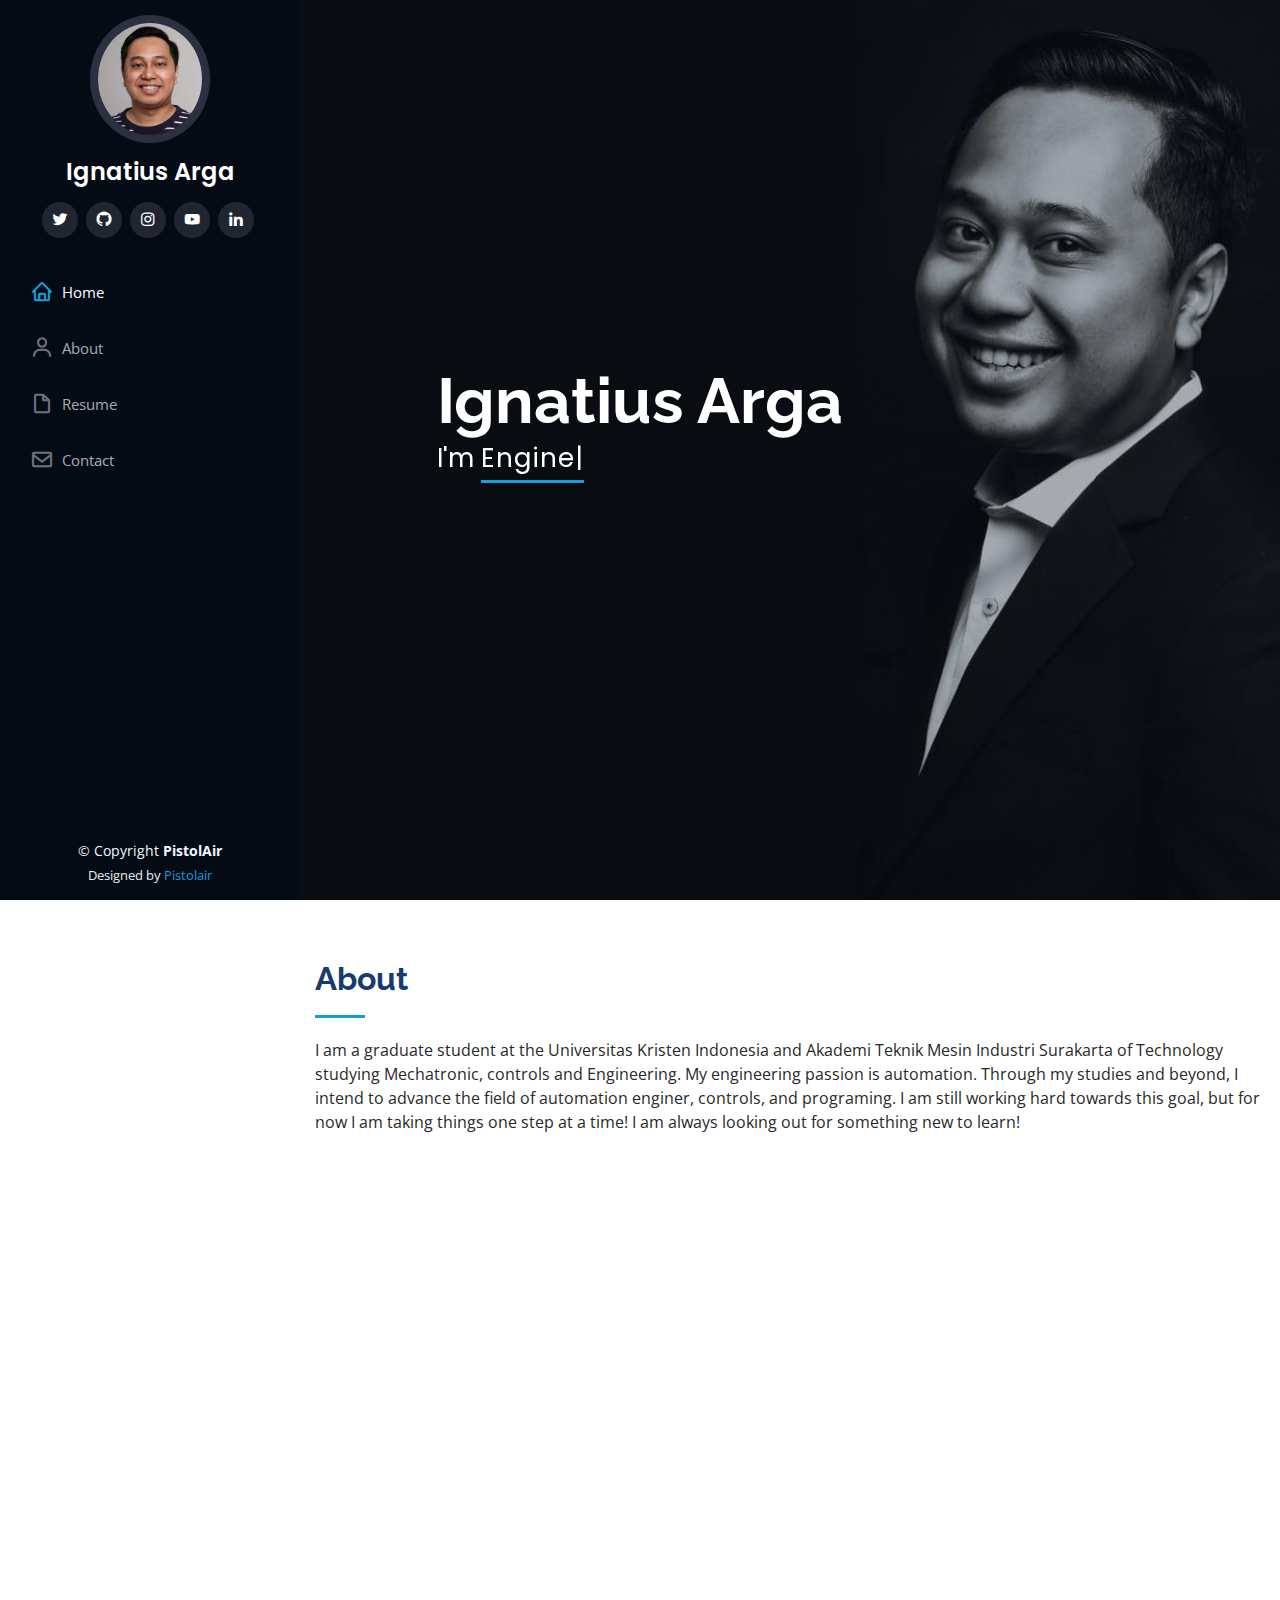
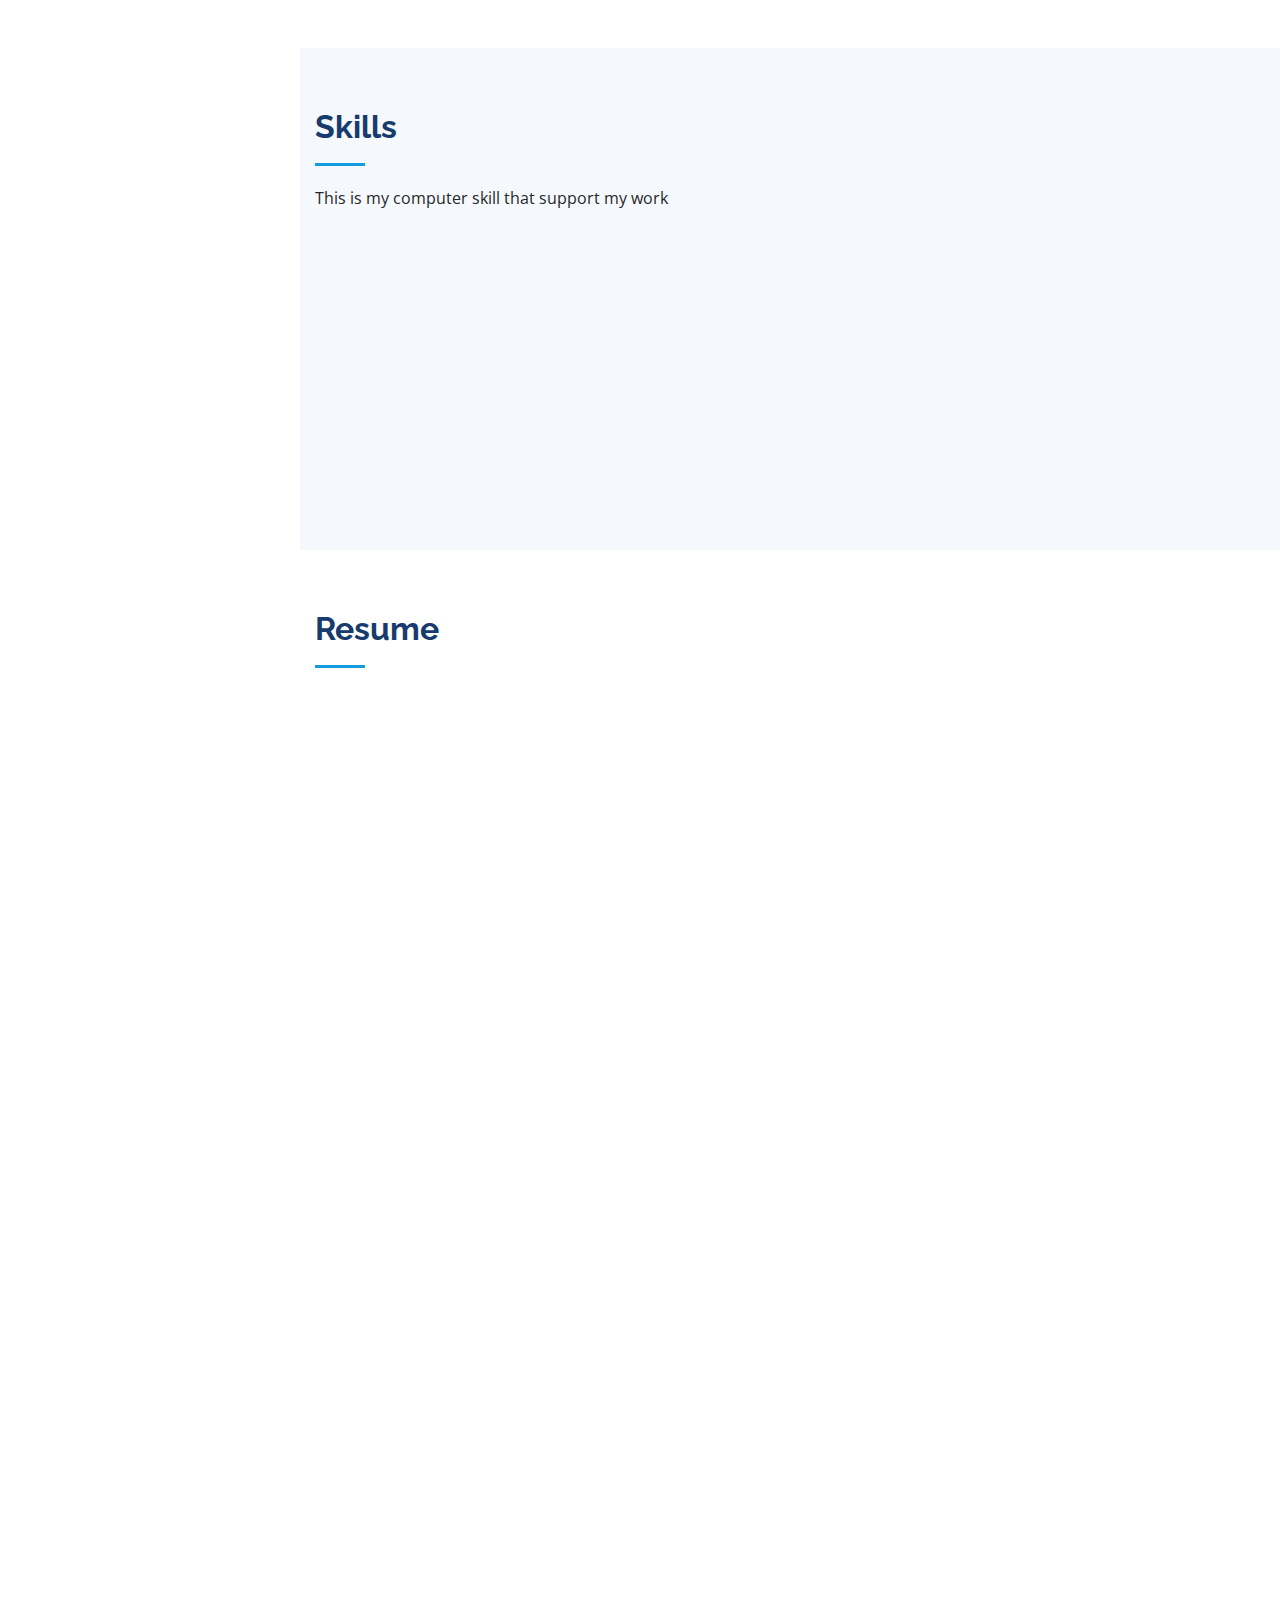
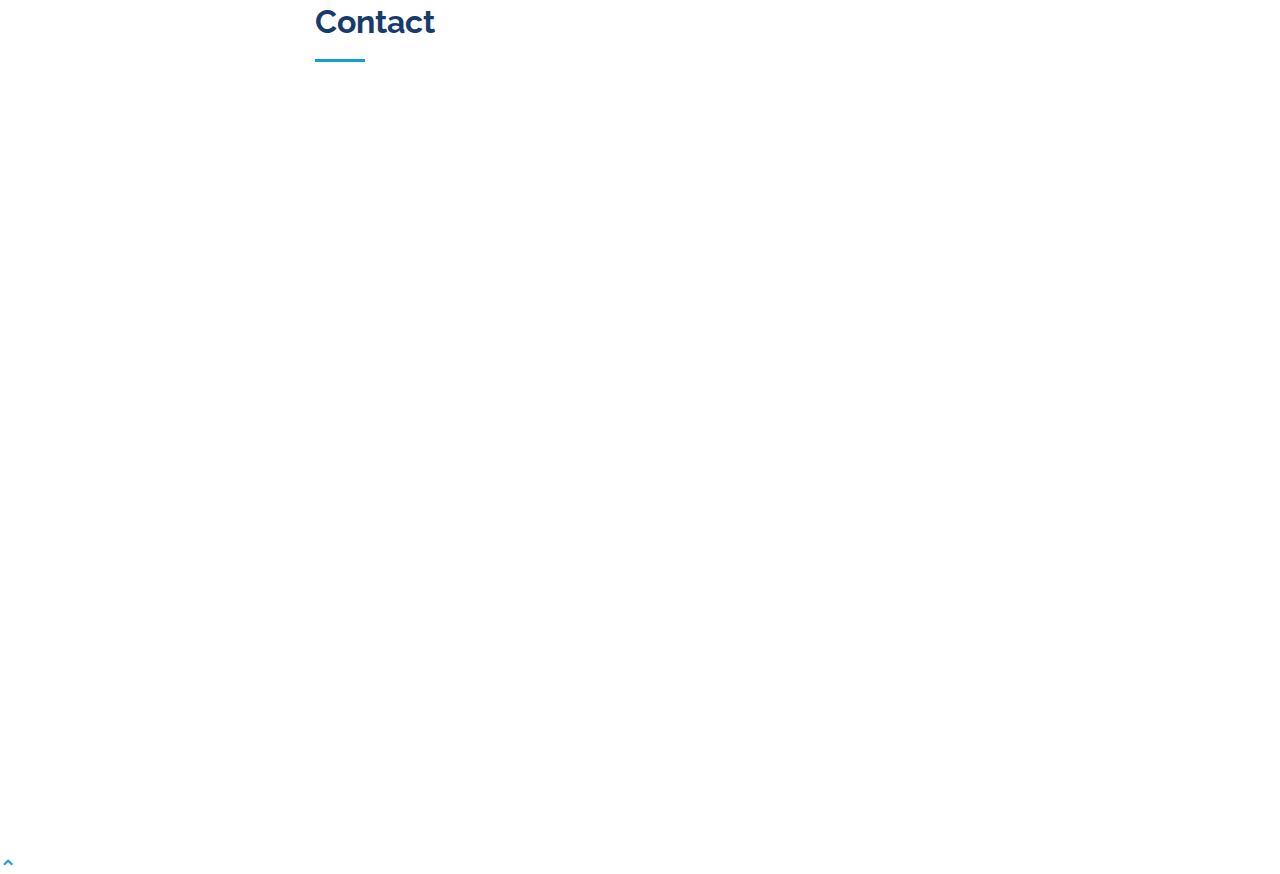
==== commit 0e26bc85: "Update home.html" ====
--- a/home.html
+++ b/home.html
@@ -33,7 +33,7 @@
               <h1 class="text-light"><a href="index.html">Ignatius Arga </a></h1>
               <div class="social-links mt-3 text-center">
                     <a href="#" class="twitter"><i class="bx bxl-twitter"></i></a>
-                    <a href="#" class="facebook"><i class="bx bxl-facebook"></i></a>
+                    <a href="#" class="github"><i class="bx bxl-github"></i></a>
                     <a href="#" class="instagram"><i class="bx bxl-instagram"></i></a>
                     <a href="#" class="youtube"><i class="bx bxl-youtube"></i></a>
                     <a href="#" class="linkedin"><i class="bx bxl-linkedin"></i></a>
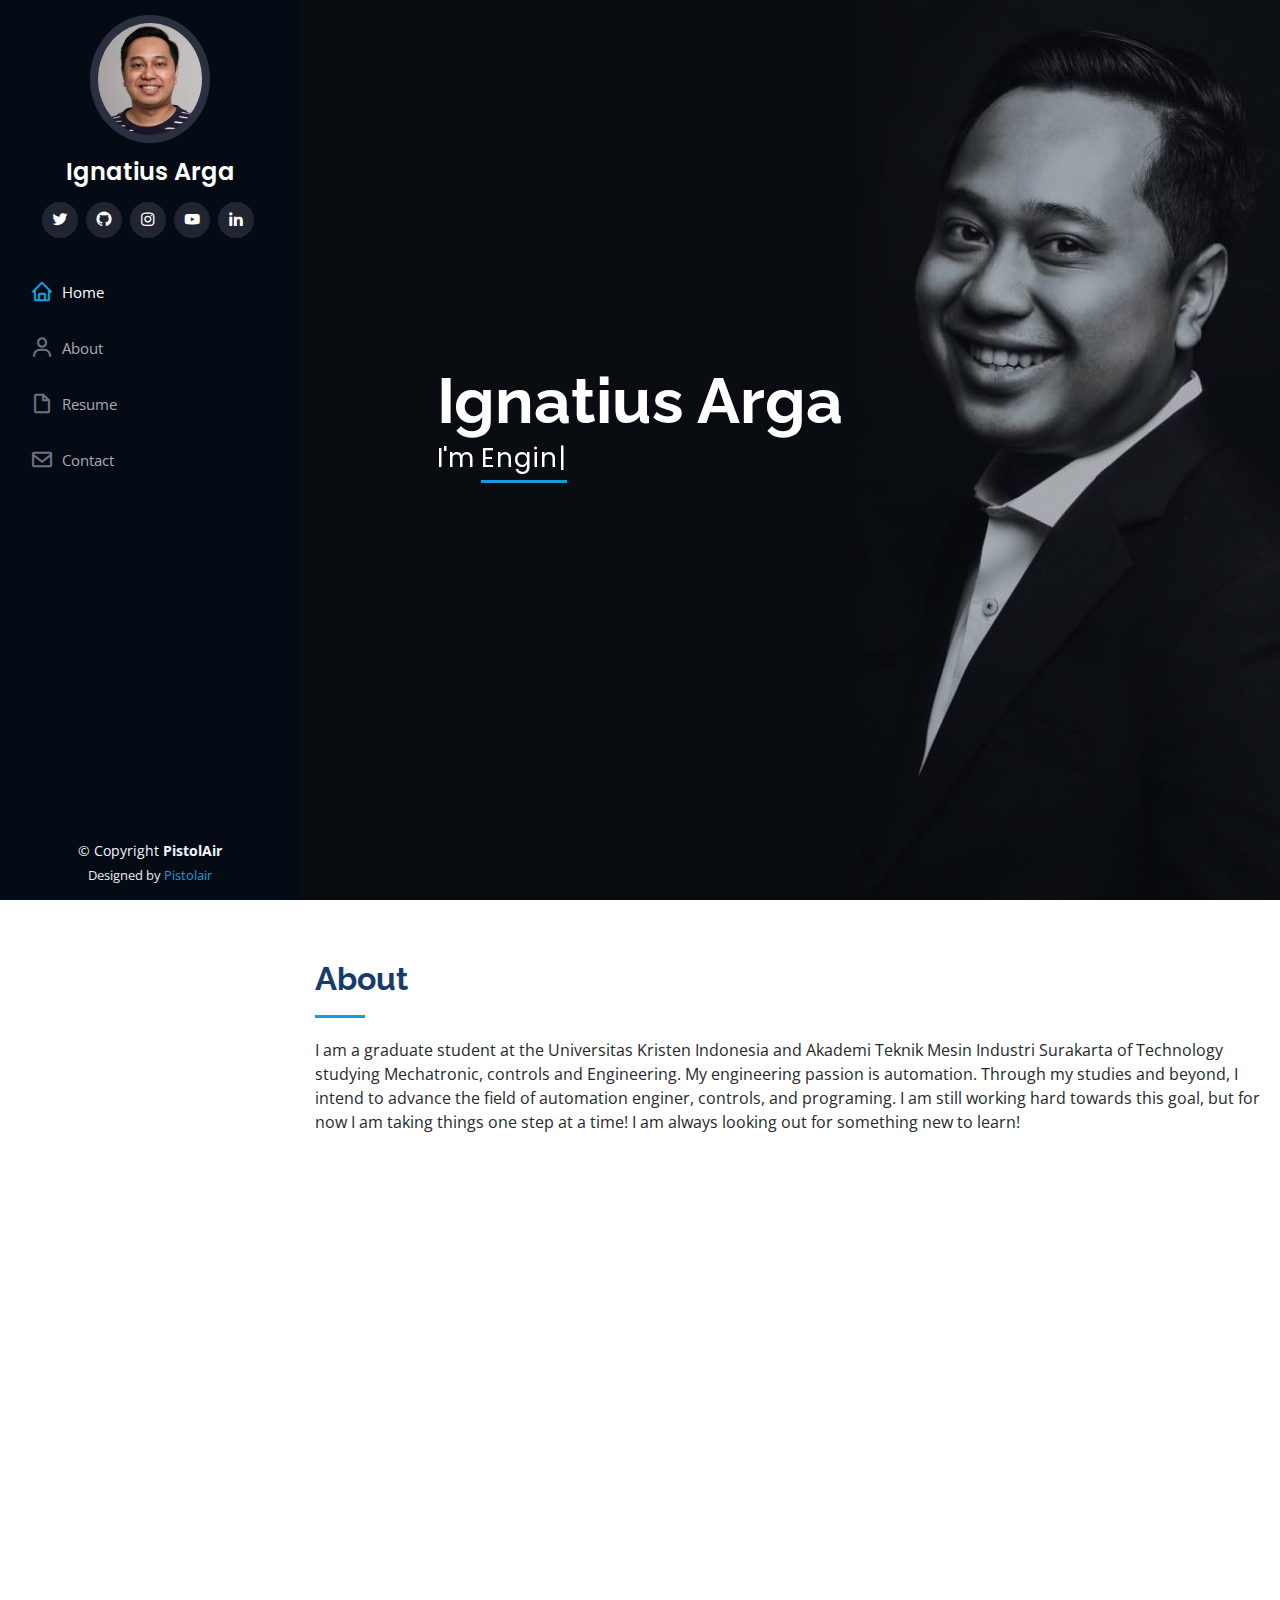
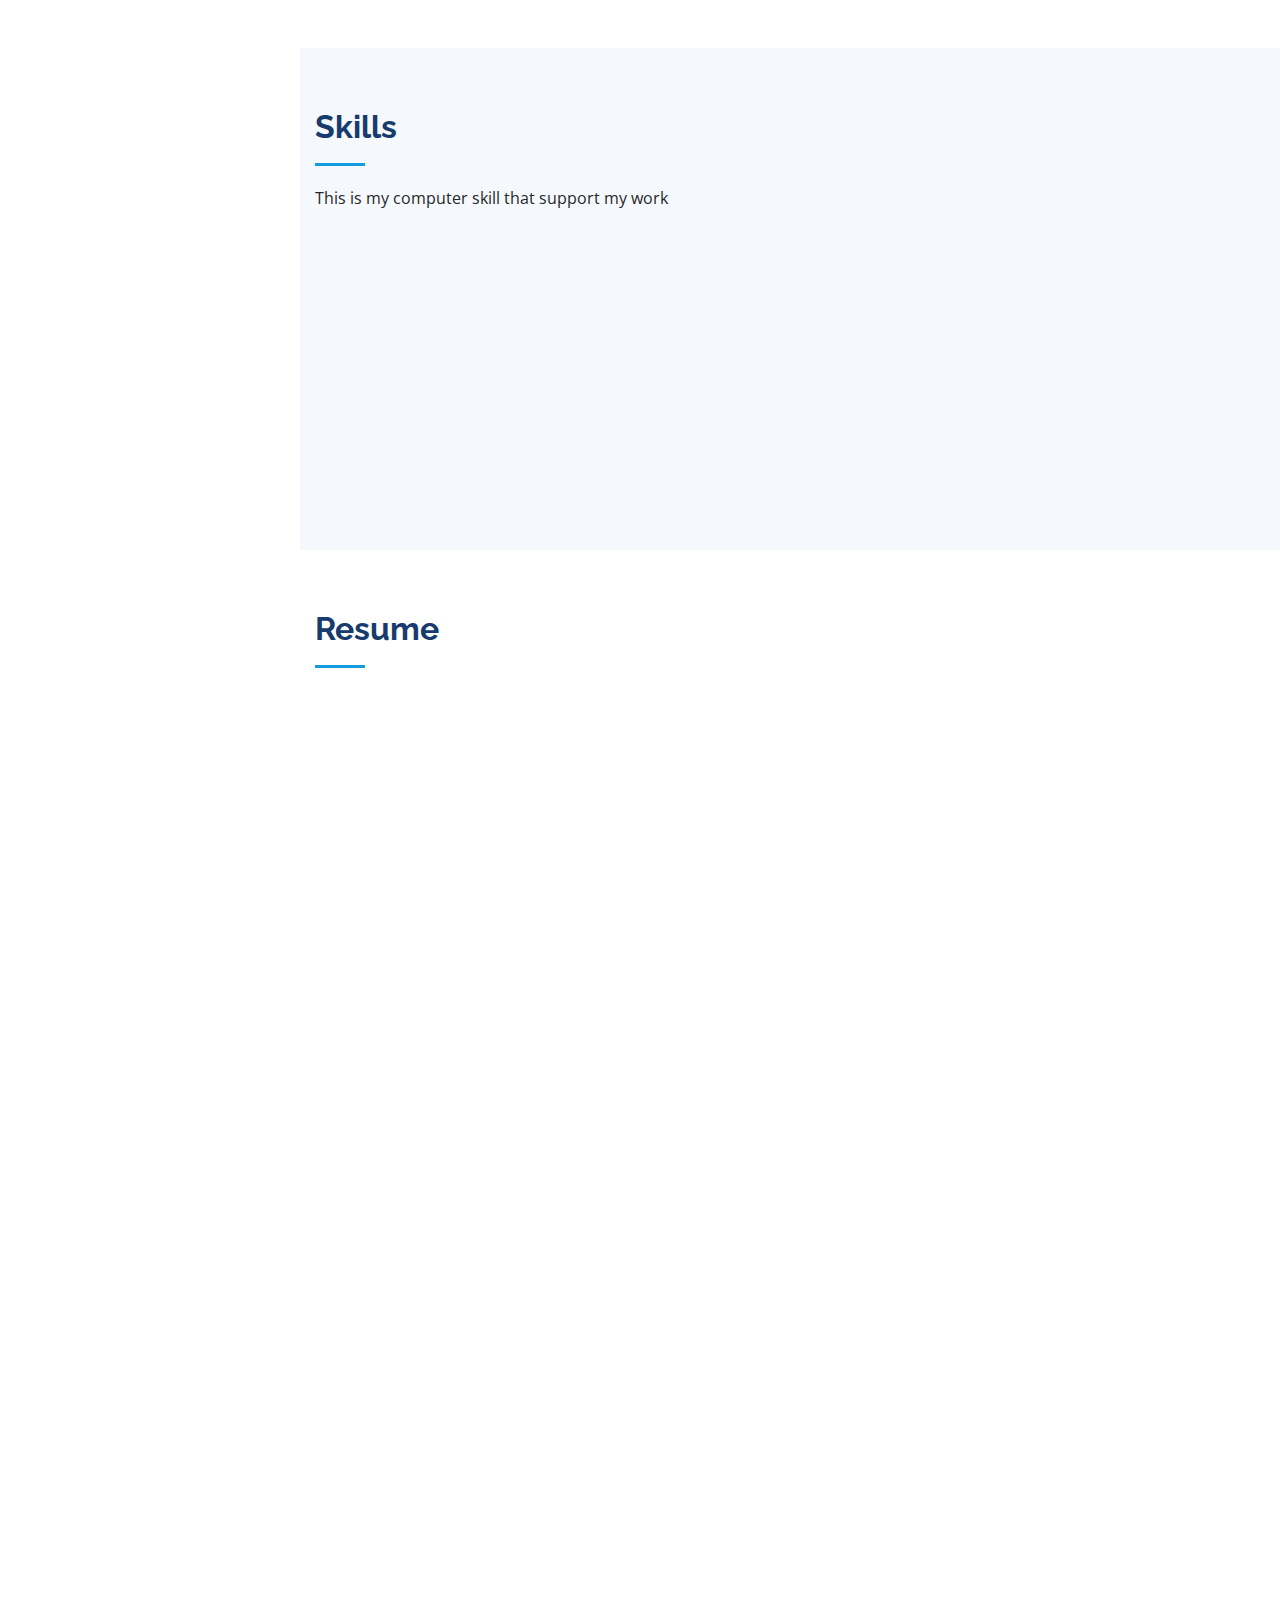
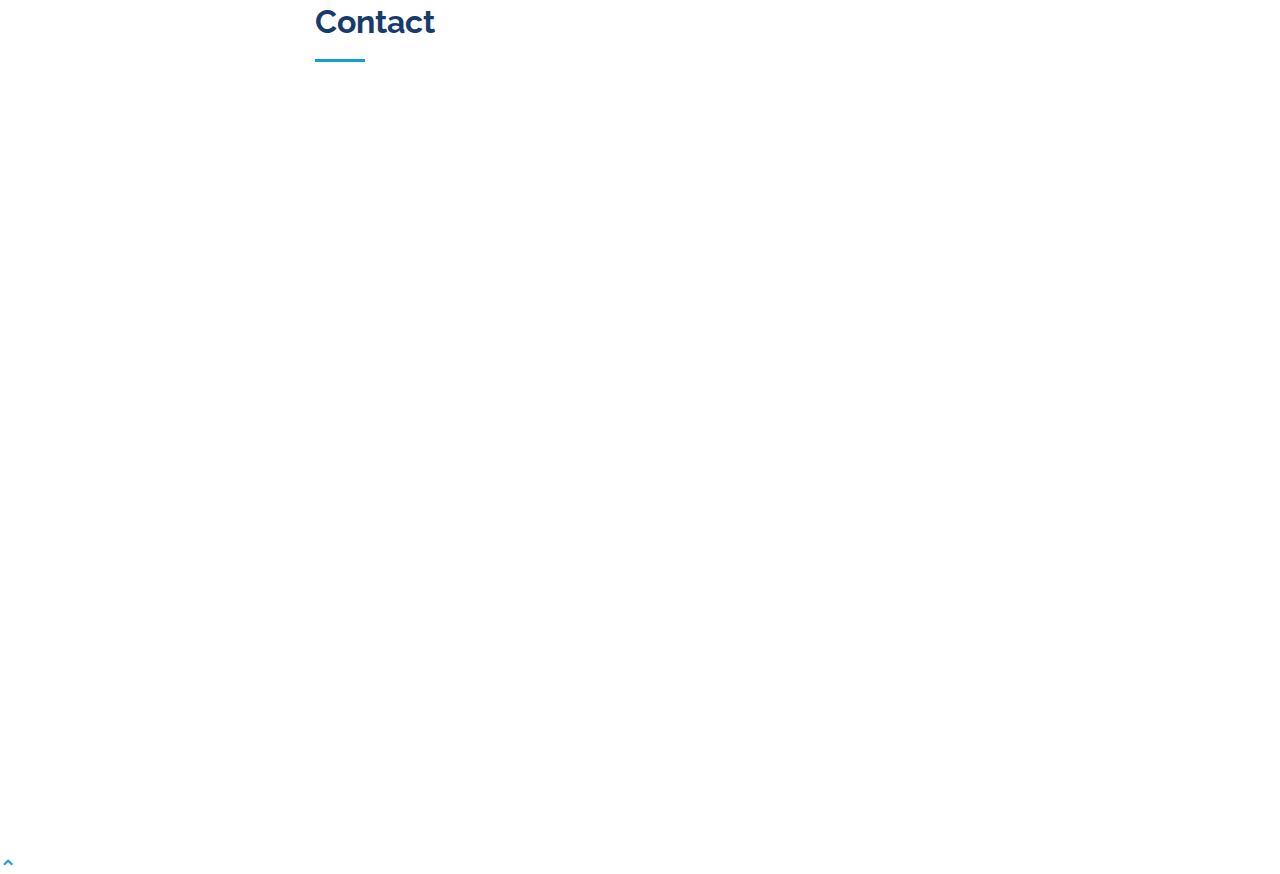
==== commit f27ae4b1: "Update home.html" ====
--- a/home.html
+++ b/home.html
@@ -33,7 +33,7 @@
               <h1 class="text-light"><a href="index.html">Ignatius Arga </a></h1>
               <div class="social-links mt-3 text-center">
                     <a href="#" class="twitter"><i class="bx bxl-twitter"></i></a>
-                    <a href="#" class="github"><i class="bx bxl-github"></i></a>
+                    <a href="https://github.com/gogo43" class="github"><i class="bx bxl-github"></i></a>
                     <a href="#" class="instagram"><i class="bx bxl-instagram"></i></a>
                     <a href="#" class="youtube"><i class="bx bxl-youtube"></i></a>
                     <a href="#" class="linkedin"><i class="bx bxl-linkedin"></i></a>
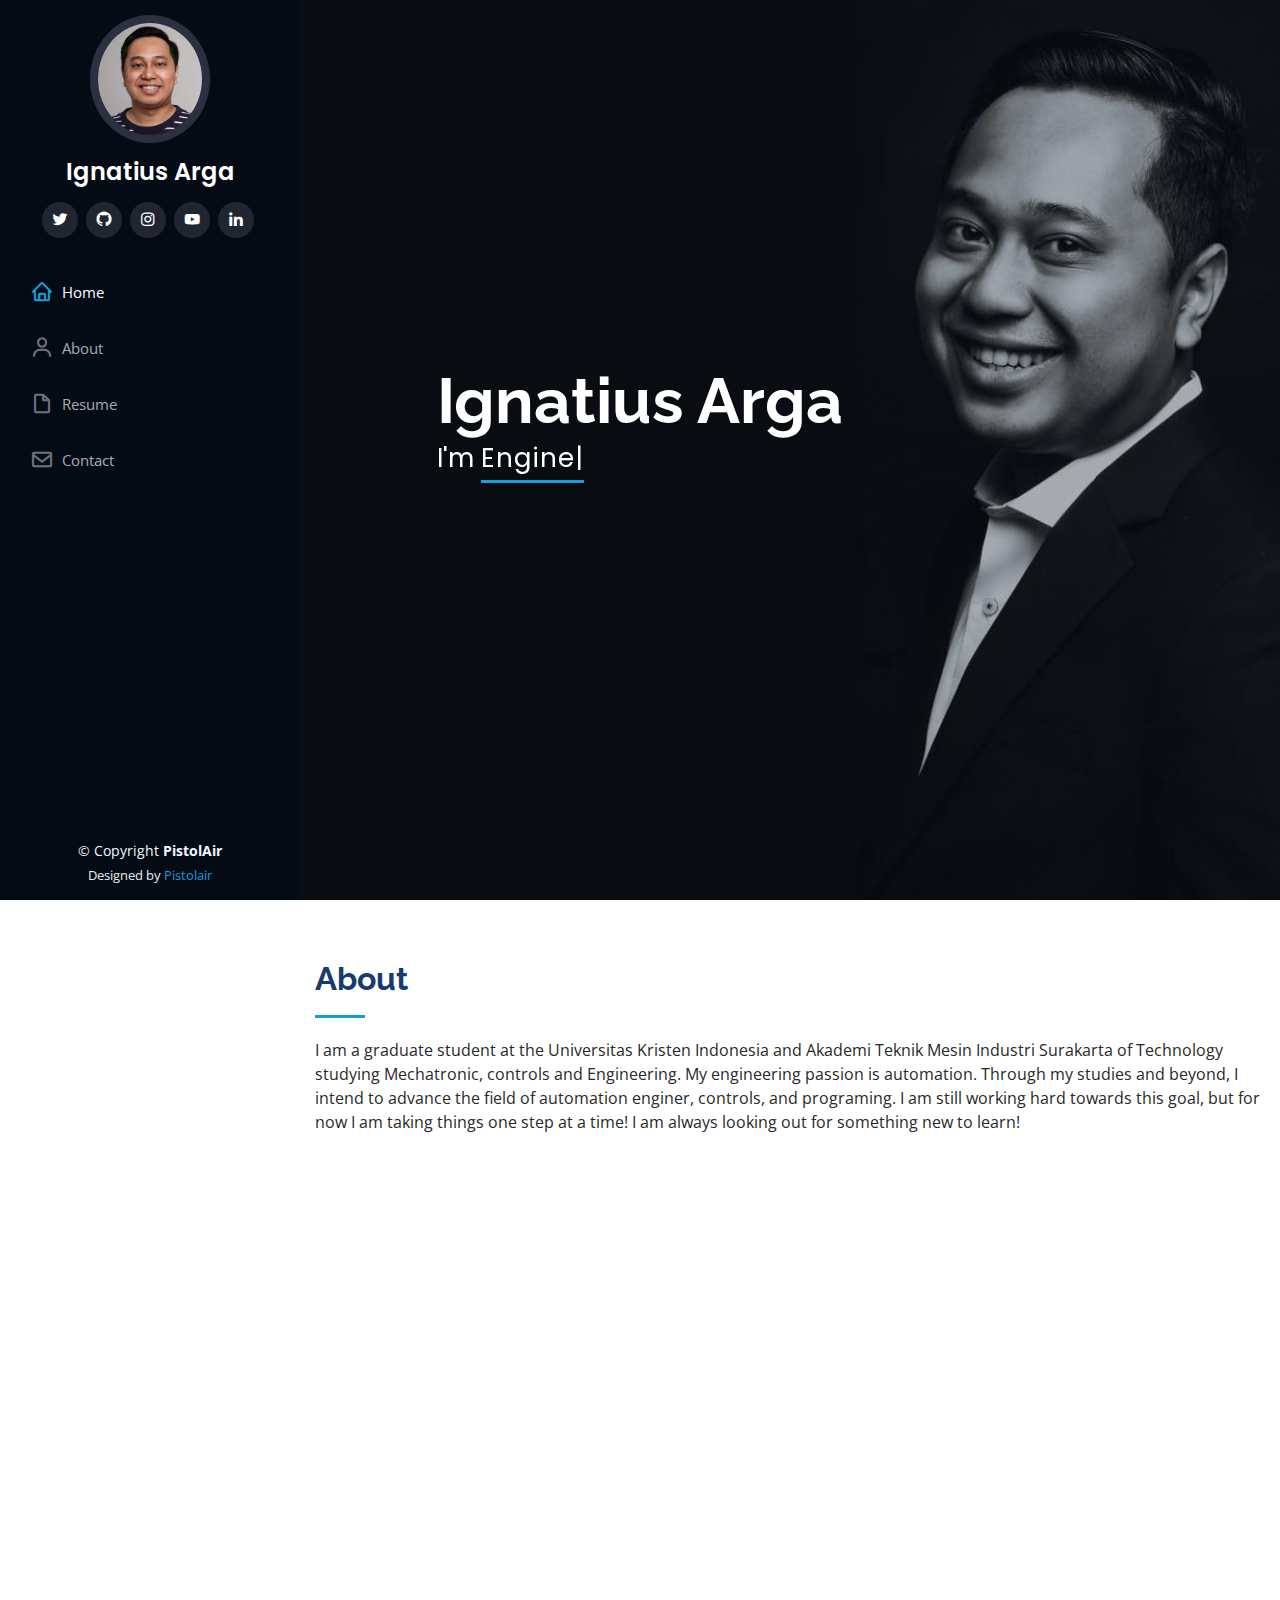
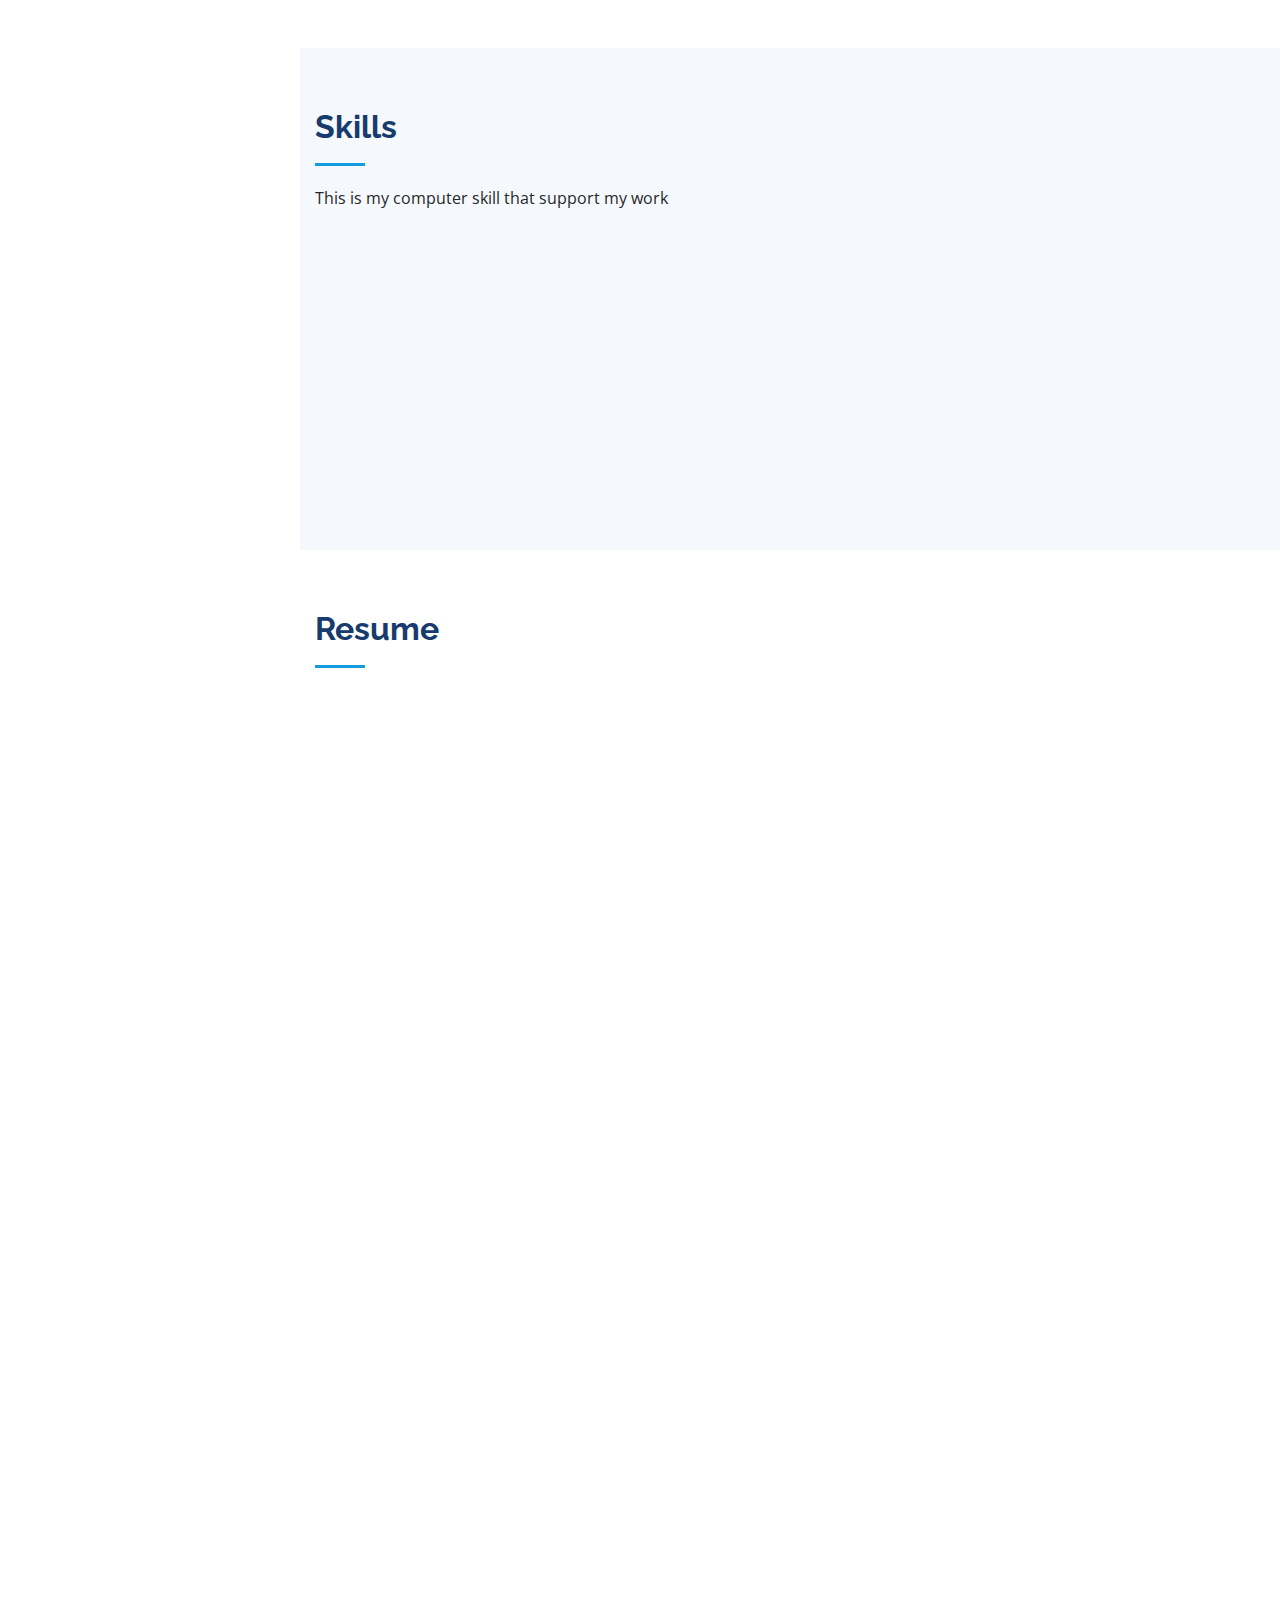
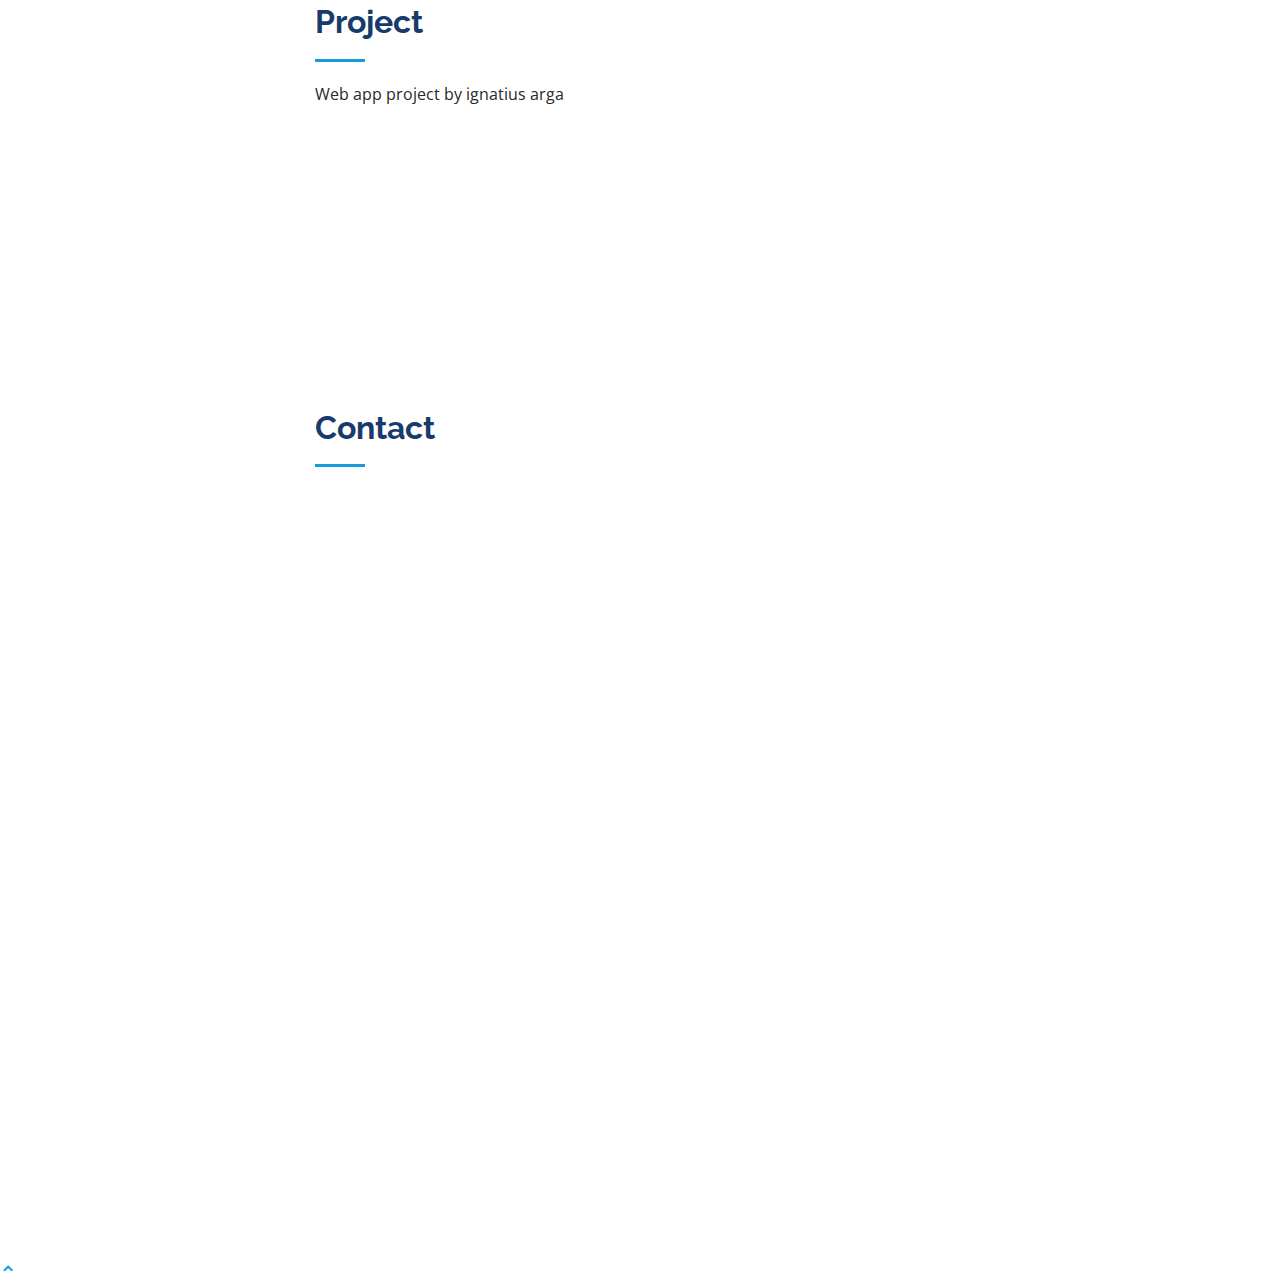
==== commit 56b23b7d: "Update home.html" ====
--- a/home.html
+++ b/home.html
@@ -264,6 +264,32 @@
         </div>
       </section><!-- End Resume Section -->
      
+
+    <!-- ======= Services Section ======= -->
+    <section id="services" class="services">
+      <div class="container">
+
+        <div class="section-title">
+          <h2>Project</h2>
+          <p>Web app project by ignatius arga</p>
+        </div>
+
+        <div class="row">
+          <div class="col-lg-4 col-md-6 icon-box" data-aos="fade-up">
+            <div class="icon"><i class="icofont-computer"></i></div>
+            <h4 class="title"><a href="https://pistoltickdownload.herokuapp.com/">Forex tick downloader from dukascopy</a></h4>
+            <p class="description">Download tick history forex from dukascopy. </p>
+          </div>
+          <div class="col-lg-4 col-md-6 icon-box" data-aos="fade-up" data-aos-delay="100">
+            <div class="icon"><i class="icofont-chart-bar-graph"></i></div>
+            <h4 class="title"><a href="https://pistol-yt.herokuapp.com/">Youtube Downloader</a></h4>
+            <p class="description">Youtube downloader</p>
+          </div>
+        
+        </div>
+
+      </div>
+    </section><!-- End Services Section -->
       <!-- ======= Contact Section ======= -->
     <section id="contact" class="contact">
         <div class="container">
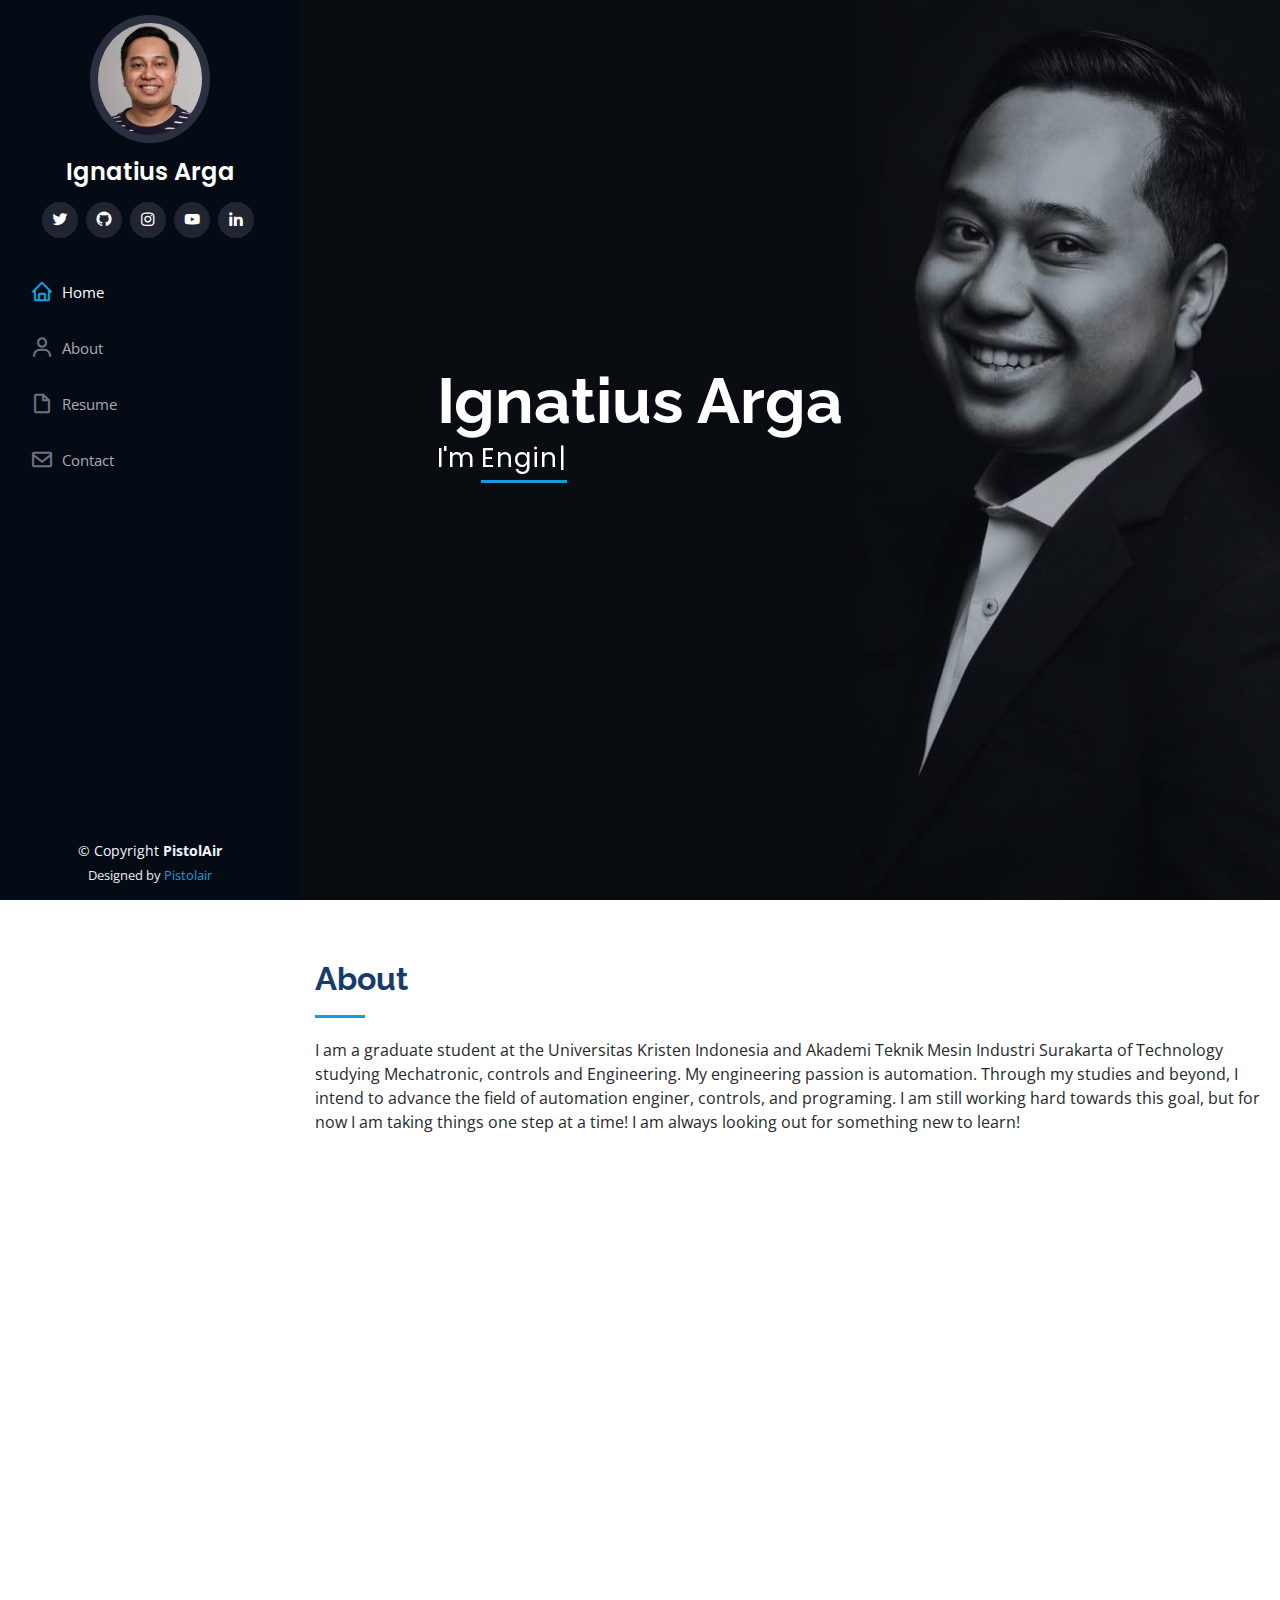
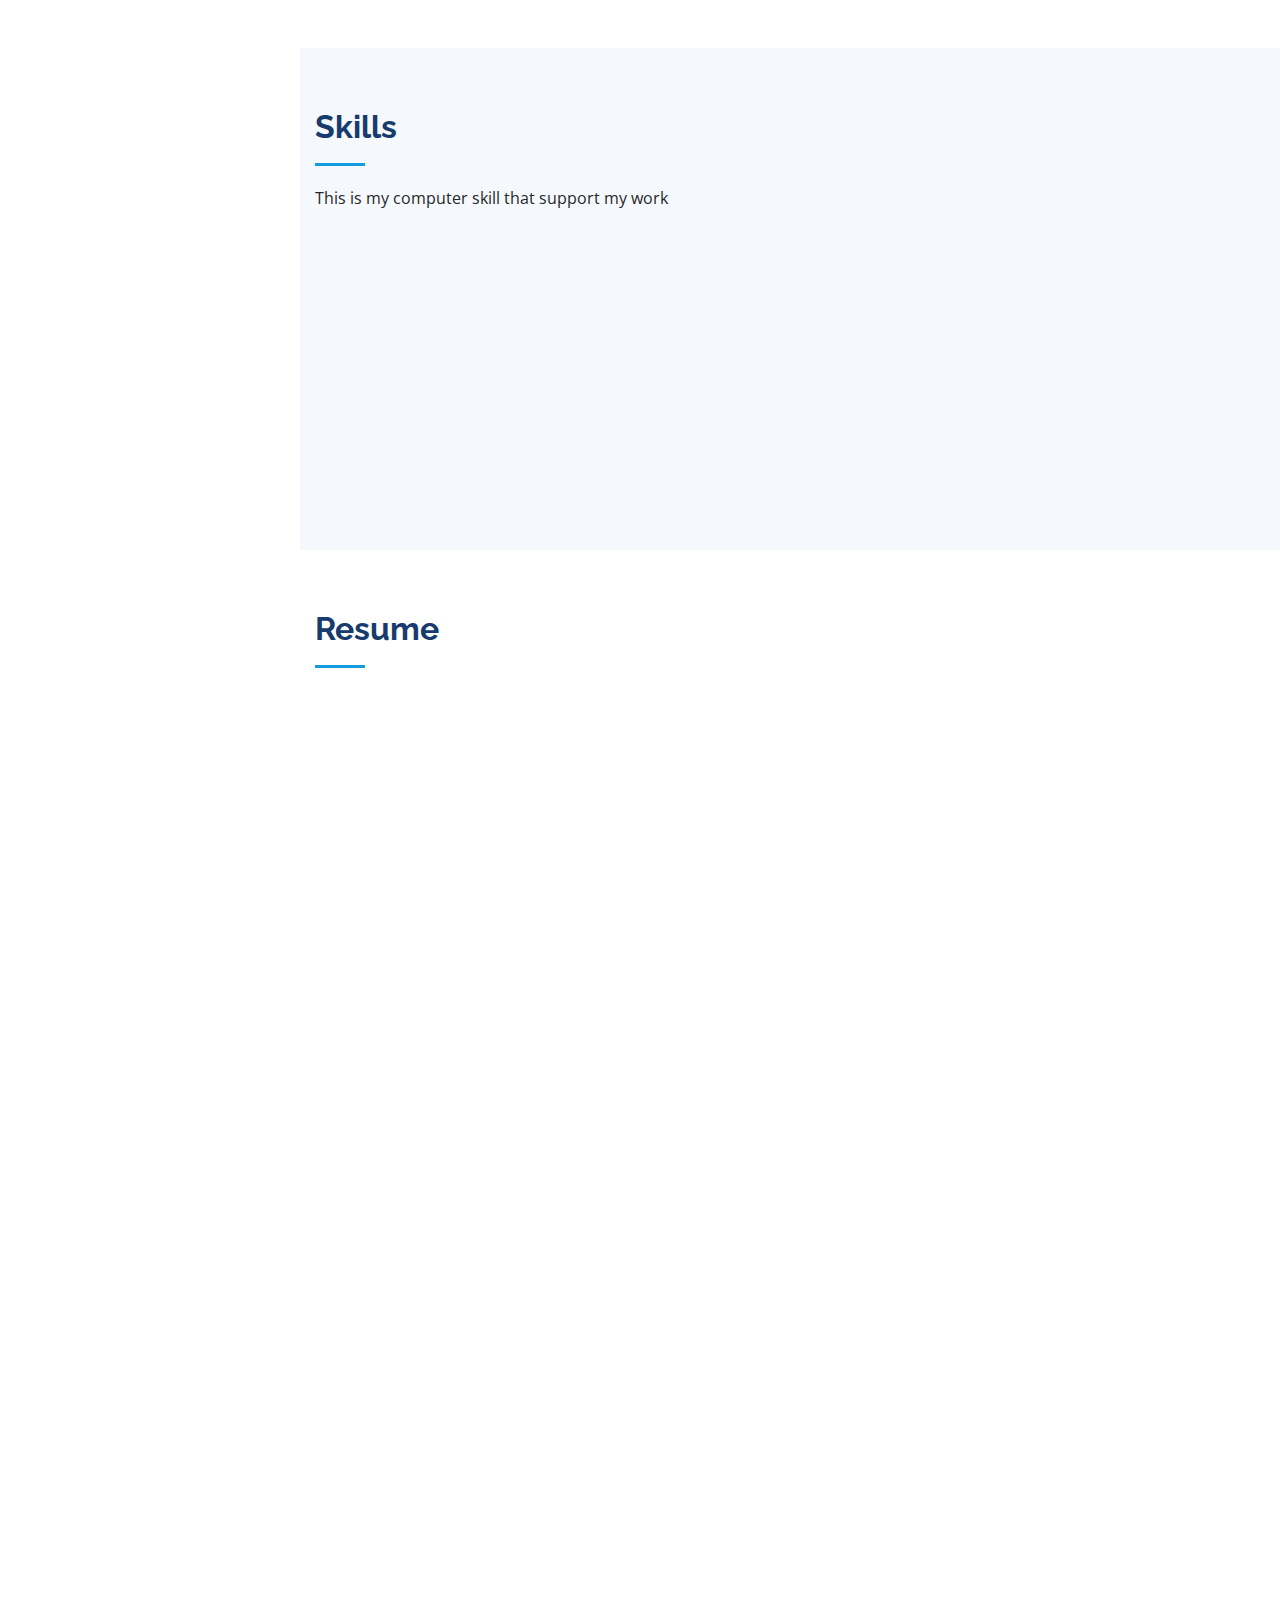
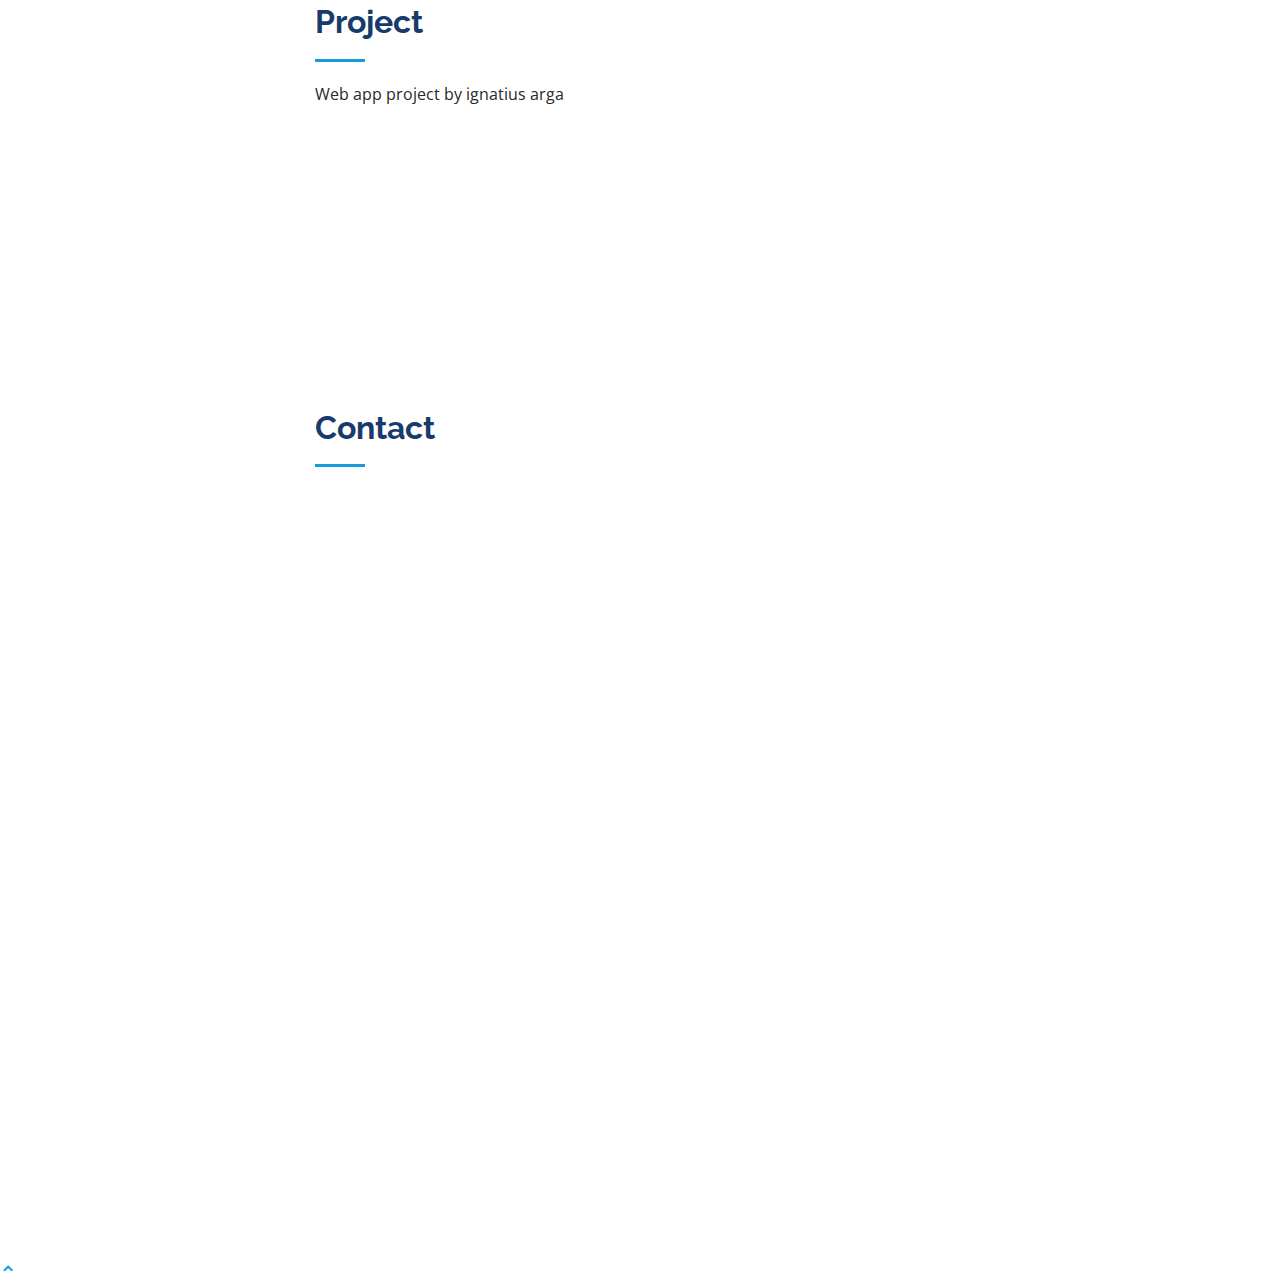
==== commit d2f00b43: "Update home.html" ====
--- a/home.html
+++ b/home.html
@@ -277,13 +277,18 @@
         <div class="row">
           <div class="col-lg-4 col-md-6 icon-box" data-aos="fade-up">
             <div class="icon"><i class="icofont-computer"></i></div>
+            <h4 class="title"><a href="https://pistolalkitab.herokuapp.com/">Applikasi Alkitab </a></h4>
+            <p class="description">Applikasi Alkitab dibuat untuk mempermudah membaca dan mencari data di alkitab by Pistolair </p>
+          </div>
+          <div class="col-lg-4 col-md-6 icon-box" data-aos="fade-up">
+            <div class="icon"><i class="icofont-computer"></i></div>
             <h4 class="title"><a href="https://pistoltickdownload.herokuapp.com/">Forex tick downloader from dukascopy</a></h4>
             <p class="description">Download tick history forex from dukascopy. </p>
           </div>
           <div class="col-lg-4 col-md-6 icon-box" data-aos="fade-up" data-aos-delay="100">
             <div class="icon"><i class="icofont-chart-bar-graph"></i></div>
             <h4 class="title"><a href="https://pistol-yt.herokuapp.com/">Youtube Downloader</a></h4>
-            <p class="description">Youtube downloader</p>
+            <p class="description">Youtube Downloader for education </p>
           </div>
         
         </div>
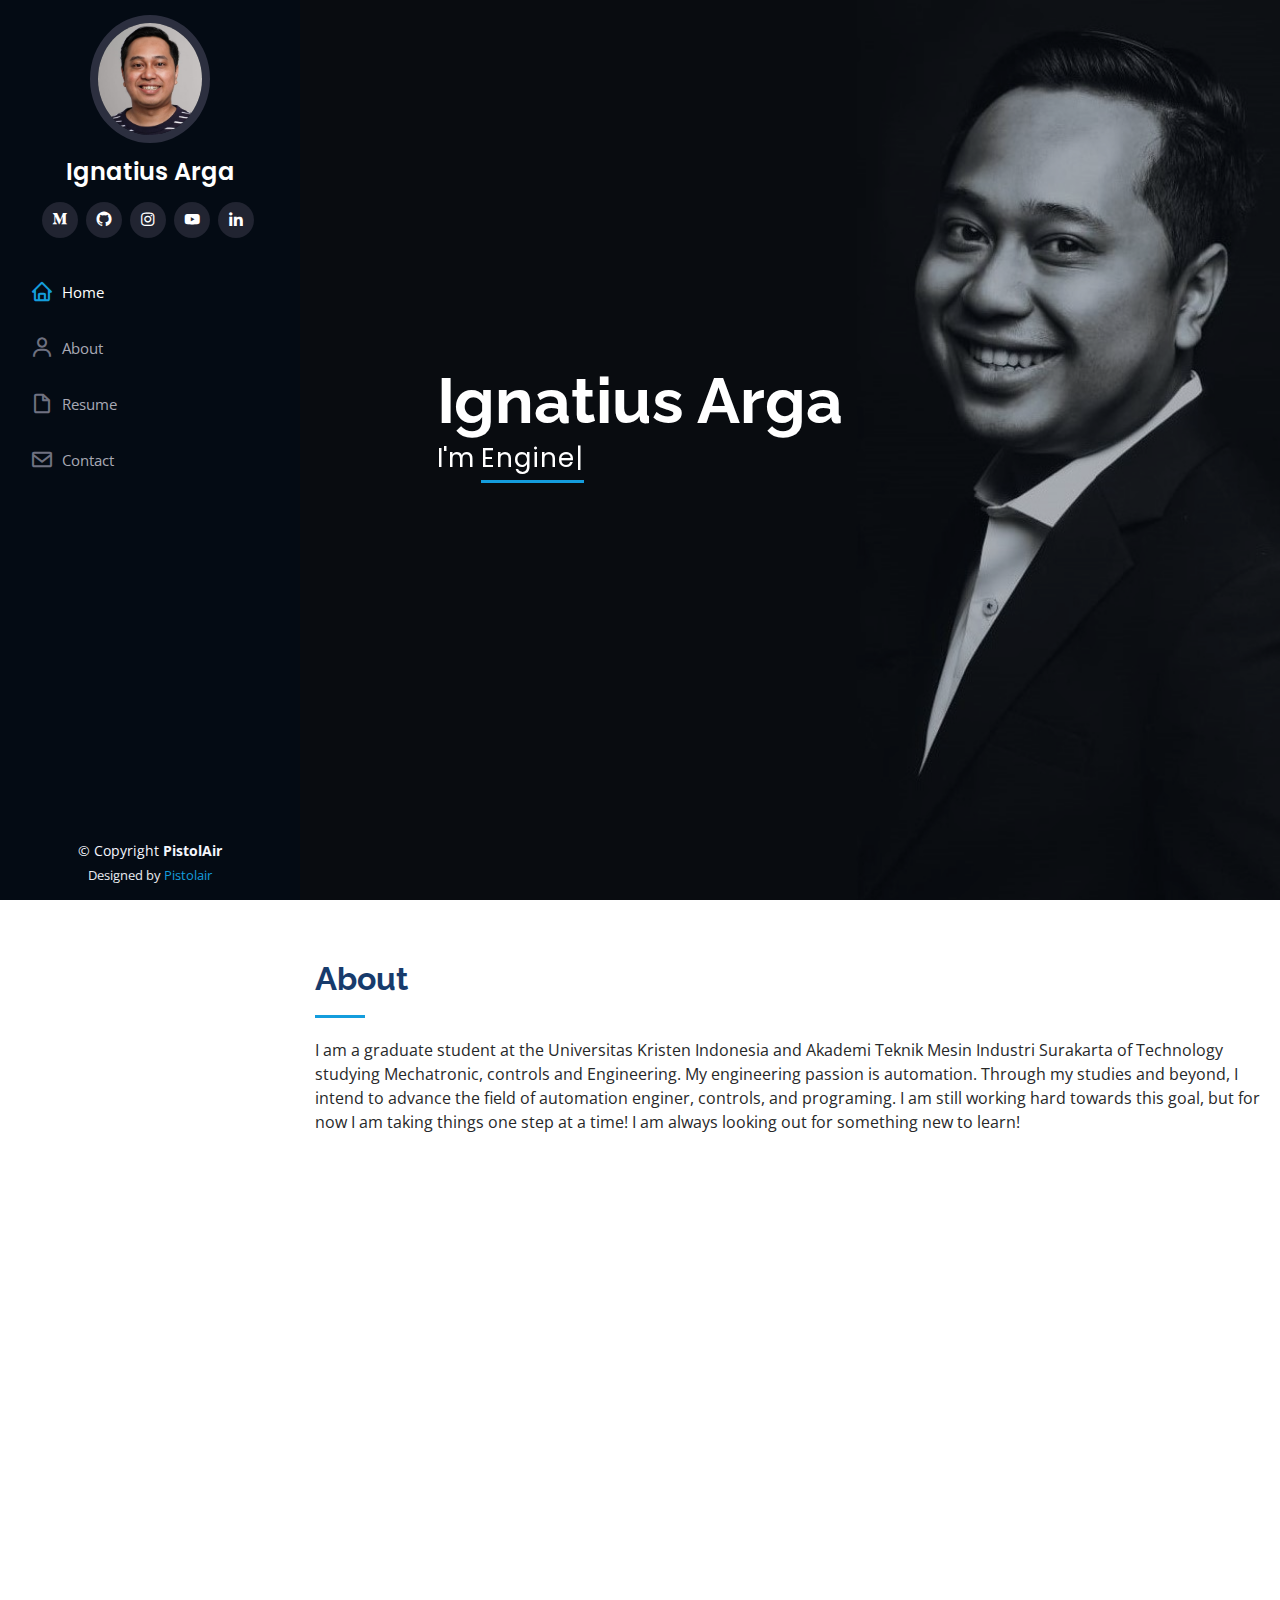
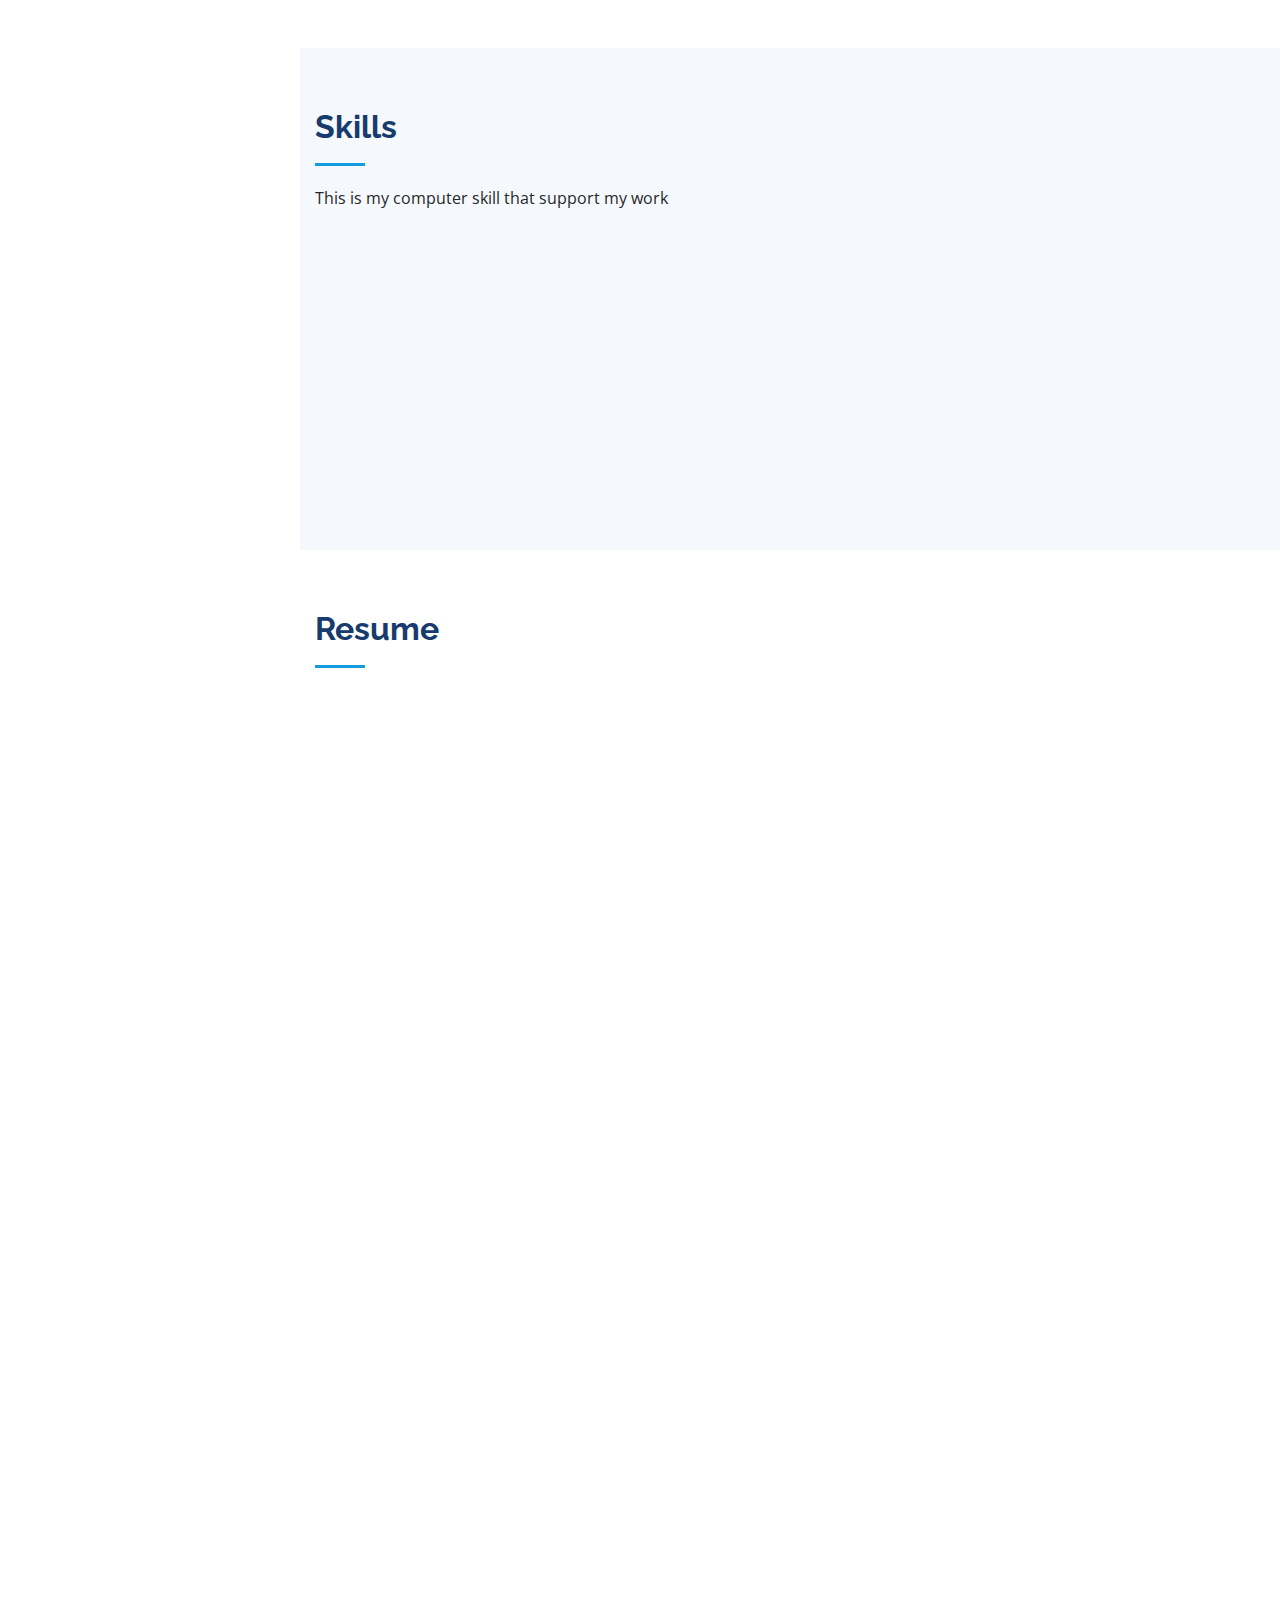
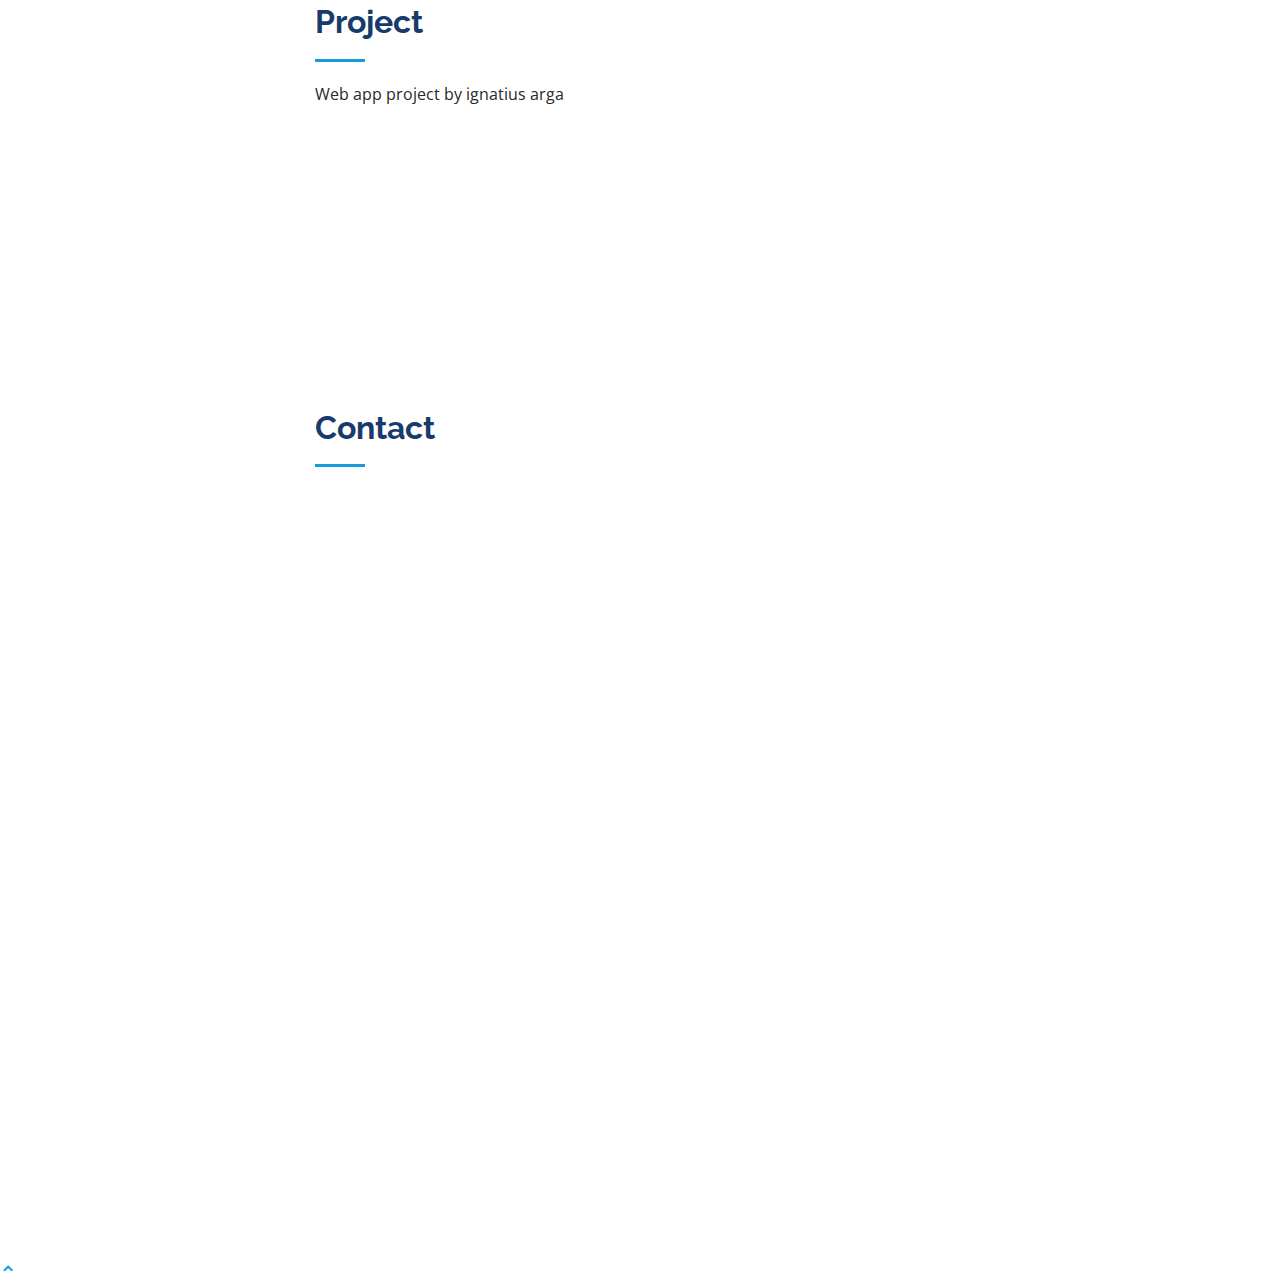
==== commit 283e50d9: "Update home.html" ====
--- a/home.html
+++ b/home.html
@@ -32,7 +32,7 @@
               <img src="assets/img/profile-img.jpeg" alt="" class="img-fluid rounded-circle">
               <h1 class="text-light"><a href="index.html">Ignatius Arga </a></h1>
               <div class="social-links mt-3 text-center">
-                    <a href="#" class="twitter"><i class="bx bxl-twitter"></i></a>
+                    <a href="https://medium.com/@pistol.air32" class="medium"><i class="bx bxl-medium"></i></a>
                     <a href="https://github.com/gogo43" class="github"><i class="bx bxl-github"></i></a>
                     <a href="#" class="instagram"><i class="bx bxl-instagram"></i></a>
                     <a href="#" class="youtube"><i class="bx bxl-youtube"></i></a>
@@ -282,7 +282,7 @@
           </div>
           <div class="col-lg-4 col-md-6 icon-box" data-aos="fade-up">
             <div class="icon"><i class="icofont-computer"></i></div>
-            <h4 class="title"><a href="https://pistoltickdownload.herokuapp.com/">Forex tick downloader from dukascopy</a></h4>
+            <h4 class="title"><a href="https://pistoltickdownload.herokuapp.com/">Forex Tick History Downloader</a></h4>
             <p class="description">Download tick history forex from dukascopy. </p>
           </div>
           <div class="col-lg-4 col-md-6 icon-box" data-aos="fade-up" data-aos-delay="100">
